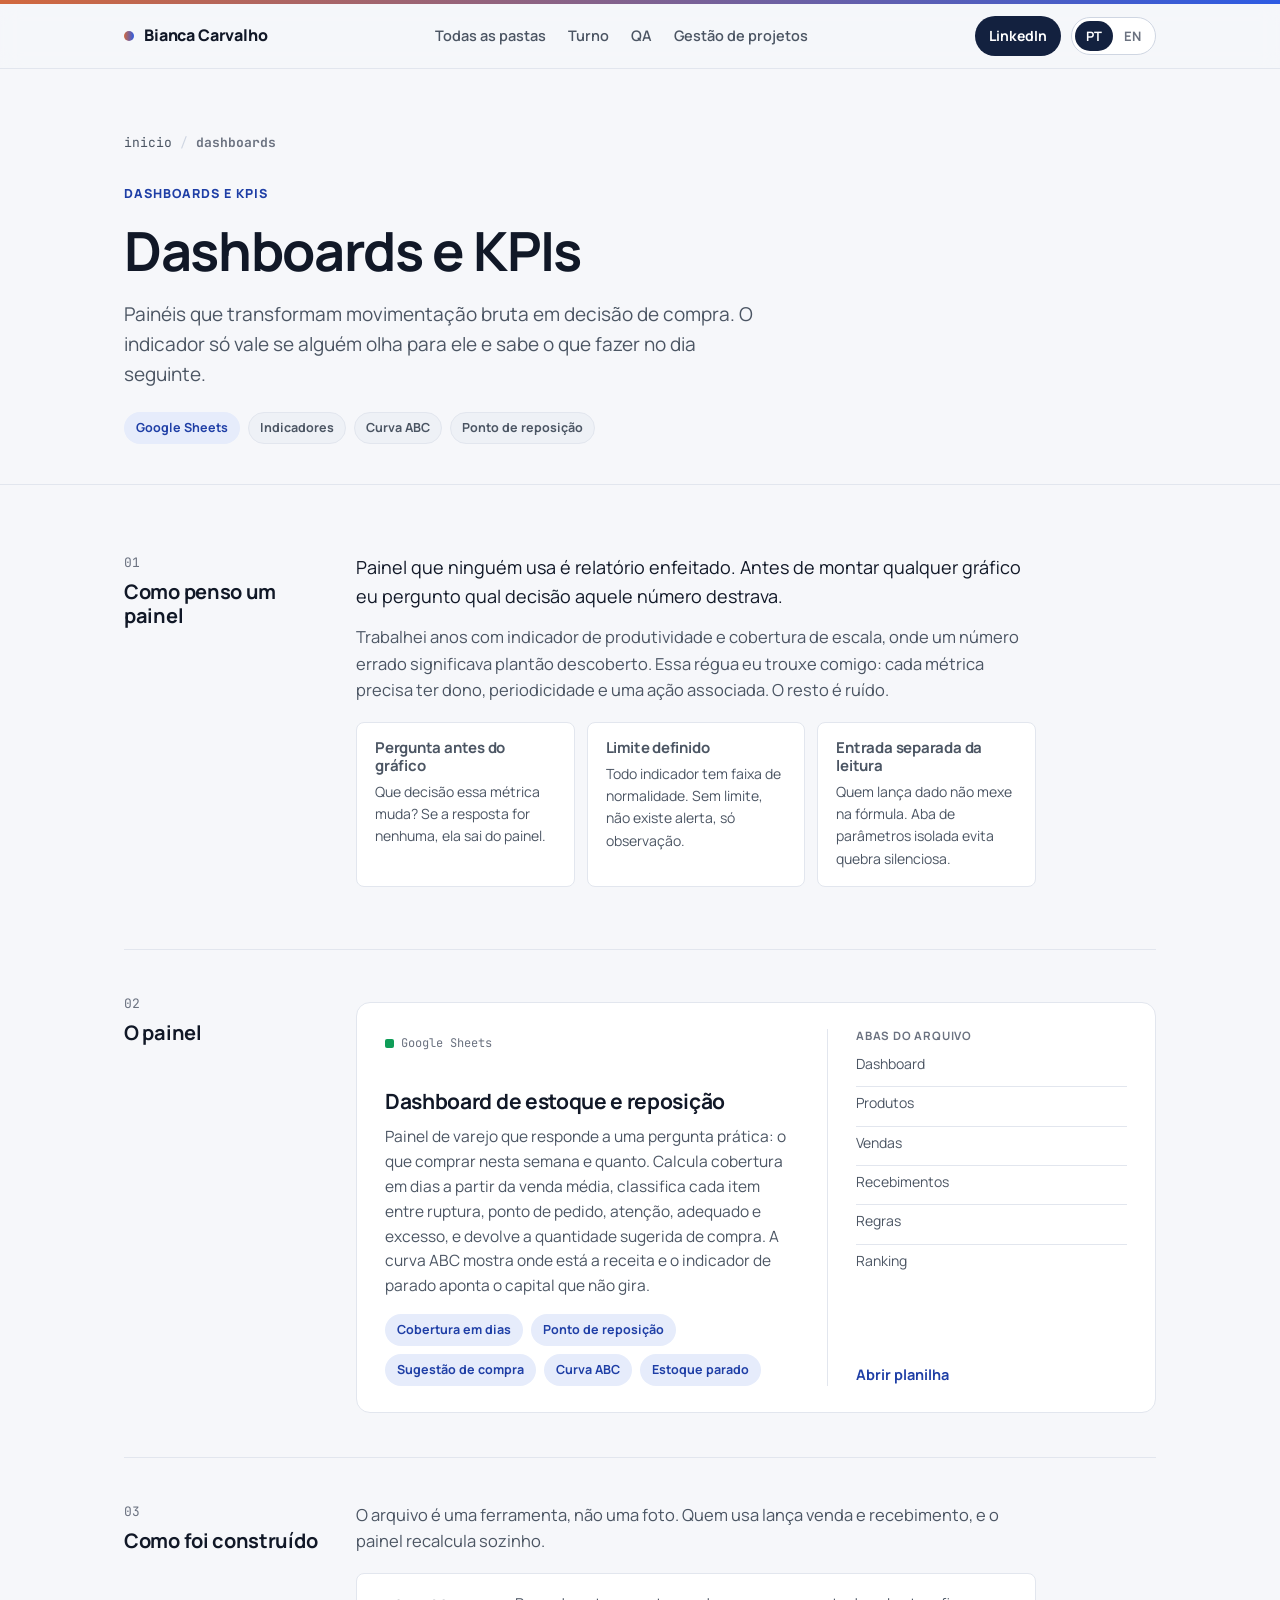
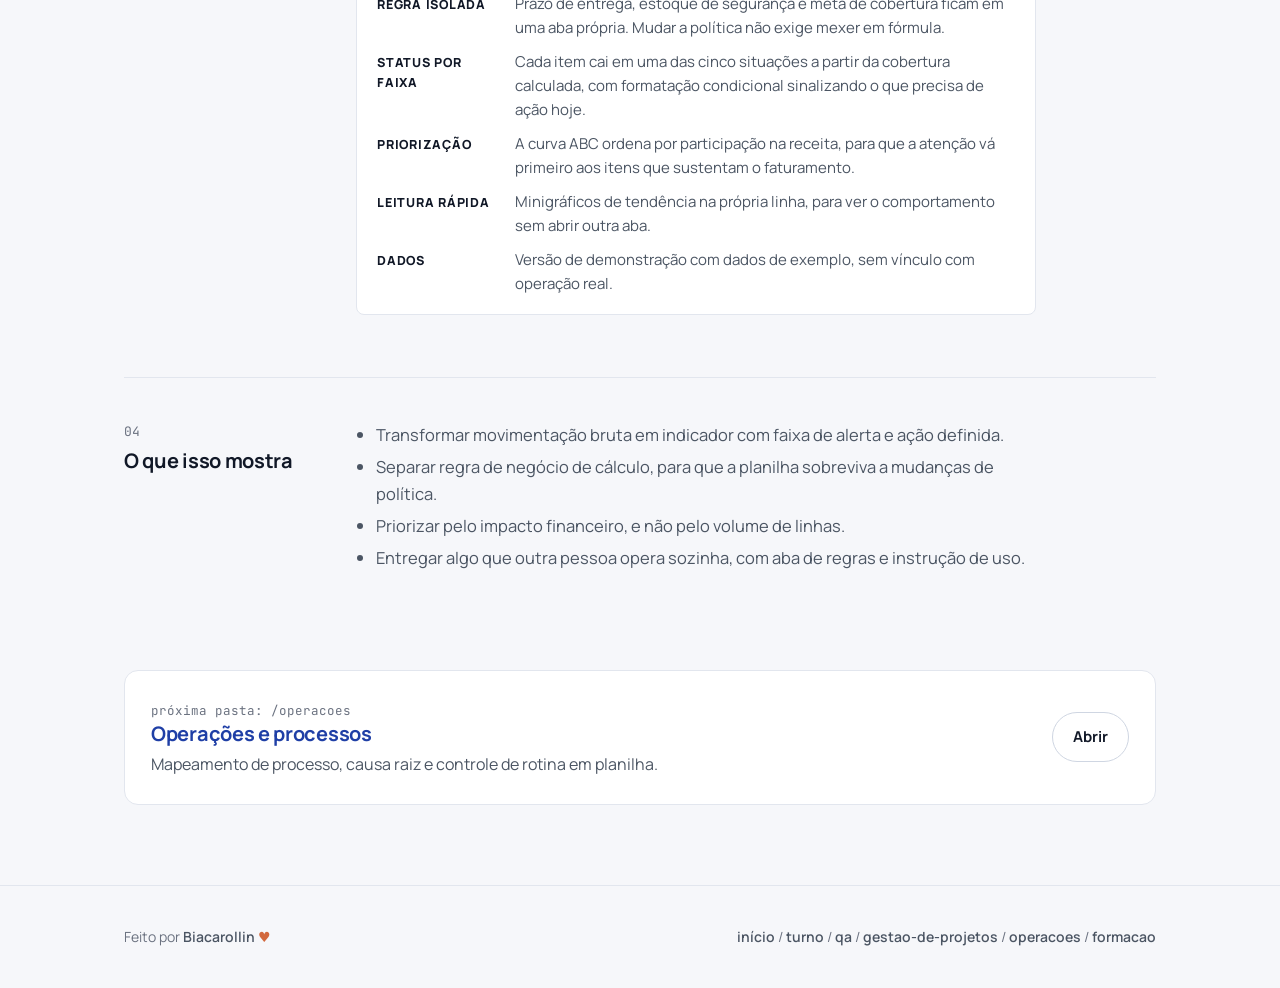
==== dashboards/index.html @ a61d5d21 "Renomeia a pasta QA, troca o card do GitHub por Dashboards e KPIs e adiciona o quadro do Asana - qa-" ====
<!DOCTYPE html>
<html lang="pt-BR">
<head>
<meta charset="utf-8">
<meta name="viewport" content="width=device-width, initial-scale=1">
<title>Dashboards e KPIs | Bianca Carvalho</title>
<meta name="description" content="Dashboards e indicadores construídos em planilha: cobertura de estoque, ponto de reposição, curva ABC e sugestão de compra.">
<link rel="preconnect" href="https://fonts.googleapis.com">
<link rel="preconnect" href="https://fonts.gstatic.com" crossorigin>
<link href="https://fonts.googleapis.com/css2?family=Manrope:wght@400;500;600;700;800&family=JetBrains+Mono:wght@400;700&display=swap" rel="stylesheet">
<link rel="stylesheet" href="../assets/css/style.css">
<style>
  .case-content.wide { max-width: none; }
  .sheets { display: grid; gap: 20px; margin: 8px 0 0; }
  .sheet {
    display: grid; grid-template-columns: 1fr 300px; gap: 28px;
    padding: 26px 28px; background: var(--surface); border: 1px solid var(--line);
    border-radius: var(--radius); color: var(--ink);
    transition: transform 0.15s, box-shadow 0.15s, border-color 0.15s;
  }
  .sheet:hover { text-decoration: none; transform: translateY(-3px); box-shadow: var(--shadow); border-color: var(--line-2); }
  .sheet-kind {
    display: inline-flex; align-items: center; gap: 7px;
    font-family: var(--mono); font-size: 12px; color: var(--ink-3); margin-bottom: 10px;
  }
  .sheet-kind i { width: 9px; height: 9px; border-radius: 2px; background: #0f9d58; display: inline-block; }
  .sheet h3 { font-size: 21px; margin-bottom: 10px; }
  .sheet p { color: var(--ink-2); font-size: 15.5px; }
  .sheet .tags { margin-top: 16px; }
  .sheet-side { border-left: 1px solid var(--line); padding-left: 28px; display: flex; flex-direction: column; }
  .sheet-side h4 { font-size: 11.5px; letter-spacing: 0.07em; text-transform: uppercase; color: var(--ink-3); margin-bottom: 10px; }
  .sheet-side ul { list-style: none; padding: 0; margin: 0; }
  .sheet-side li { font-size: 14px; color: var(--ink-2); padding: 5px 0; border-top: 1px solid var(--line); }
  .sheet-side li:first-child { border-top: none; padding-top: 0; }
  .sheet-open { margin-top: auto; padding-top: 16px; font-weight: 700; font-size: 14.5px; color: var(--blue-ink); }
  .kpi-grid { display: grid; grid-template-columns: repeat(3, 1fr); gap: 12px; margin: 18px 0; }
  .kpi { padding: 16px 18px; background: var(--surface); border: 1px solid var(--line); border-radius: var(--radius-sm); }
  .kpi h4 { font-size: 15px; margin-bottom: 6px; }
  .kpi p { font-size: 14px; color: var(--ink-2); margin: 0; }
  @media (max-width: 820px) {
    .sheet { grid-template-columns: 1fr; gap: 20px; }
    .sheet-side { border-left: none; border-top: 1px solid var(--line); padding-left: 0; padding-top: 18px; }
    .kpi-grid { grid-template-columns: 1fr; }
  }
</style>
</head>
<body>
<a class="skip" href="#conteudo" data-i18n="skip">Ir para o conteúdo</a>
<div class="topline"></div>

<header class="nav">
  <div class="wrap nav-in">
    <a class="brand" href="../"><span class="brand-dot"></span>Bianca Carvalho</a>
    <nav class="nav-links" aria-label="Pastas">
      <a href="../#pastas" data-i18n="nav.all">Todas as pastas</a>
      <a href="../turno/" data-i18n="nav.turno">Turno</a>
      <a href="../qa/" data-i18n="nav.qa">QA</a>
      <a href="../gestao-de-projetos/" data-i18n="nav.pm">Gestão de projetos</a>
    </nav>
    <div class="nav-right">
      <a class="nav-cta" href="https://www.linkedin.com/in/biancacarvalhox" target="_blank" rel="noopener">LinkedIn</a>
      <div class="lang" role="group" aria-label="Idioma">
        <button type="button" data-lang="pt" class="active" onclick="setLang('pt')">PT</button>
        <button type="button" data-lang="en" onclick="setLang('en')">EN</button>
      </div>
      <button class="nav-toggle" type="button" aria-label="Abrir menu" aria-expanded="false" onclick="toggleNav()">
        <svg viewBox="0 0 24 24" fill="none" stroke="currentColor" stroke-width="2" stroke-linecap="round"><path d="M4 7h16M4 12h16M4 17h16"/></svg>
      </button>
    </div>
  </div>
</header>

<main id="conteudo">
  <header class="case-head">
    <div class="wrap">
      <div class="crumbs"><a href="../">inicio</a><span>/</span><b>dashboards</b></div>
      <span class="eyebrow" data-i18n="h.eyebrow">Dashboards e KPIs</span>
      <h1 data-i18n="h.h1">Dashboards e KPIs</h1>
      <p class="lead" data-i18n="h.lead">Painéis que transformam movimentação bruta em decisão de compra. O indicador só vale se alguém olha para ele e sabe o que fazer no dia seguinte.</p>
      <div class="tags" data-i18n="h.tags">
        <span class="tag blue">Google Sheets</span>
        <span class="tag">Indicadores</span>
        <span class="tag">Curva ABC</span>
        <span class="tag">Ponto de reposição</span>
      </div>
    </div>
  </header>

  <div class="wrap case-body">

    <section class="case-section">
      <div class="case-num"><div class="n">01</div><h2 data-i18n="s1.h2">Como penso um painel</h2></div>
      <div class="case-content" data-i18n="s1">
        <p class="lede">Painel que ninguém usa é relatório enfeitado. Antes de montar qualquer gráfico eu pergunto qual decisão aquele número destrava.</p>
        <p>Trabalhei anos com indicador de produtividade e cobertura de escala, onde um número errado significava plantão descoberto. Essa régua eu trouxe comigo: cada métrica precisa ter dono, periodicidade e uma ação associada. O resto é ruído.</p>
        <div class="kpi-grid">
          <div class="kpi">
            <h4>Pergunta antes do gráfico</h4>
            <p>Que decisão essa métrica muda? Se a resposta for nenhuma, ela sai do painel.</p>
          </div>
          <div class="kpi">
            <h4>Limite definido</h4>
            <p>Todo indicador tem faixa de normalidade. Sem limite, não existe alerta, só observação.</p>
          </div>
          <div class="kpi">
            <h4>Entrada separada da leitura</h4>
            <p>Quem lança dado não mexe na fórmula. Aba de parâmetros isolada evita quebra silenciosa.</p>
          </div>
        </div>
      </div>
    </section>

    <section class="case-section">
      <div class="case-num"><div class="n">02</div><h2 data-i18n="s2.h2">O painel</h2></div>
      <div class="case-content wide">
        <div class="sheets">

          <a class="sheet" href="https://docs.google.com/spreadsheets/d/1eVwNLS0vij6Yn-cmZUa7uafqH7U8ViJDzr-ZpO5XfWw/edit?usp=sharing" target="_blank" rel="noopener">
            <div data-i18n="p1">
              <span class="sheet-kind"><i></i>Google Sheets</span>
              <h3>Dashboard de estoque e reposição</h3>
              <p>Painel de varejo que responde a uma pergunta prática: o que comprar nesta semana e quanto. Calcula cobertura em dias a partir da venda média, classifica cada item entre ruptura, ponto de pedido, atenção, adequado e excesso, e devolve a quantidade sugerida de compra. A curva ABC mostra onde está a receita e o indicador de parado aponta o capital que não gira.</p>
              <div class="tags">
                <span class="tag blue">Cobertura em dias</span><span class="tag blue">Ponto de reposição</span><span class="tag blue">Sugestão de compra</span><span class="tag blue">Curva ABC</span><span class="tag blue">Estoque parado</span>
              </div>
            </div>
            <div class="sheet-side" data-i18n="p1.side">
              <h4>Abas do arquivo</h4>
              <ul>
                <li>Dashboard</li>
                <li>Produtos</li>
                <li>Vendas</li>
                <li>Recebimentos</li>
                <li>Regras</li>
                <li>Ranking</li>
              </ul>
              <span class="sheet-open">Abrir planilha</span>
            </div>
          </a>

        </div>
      </div>
    </section>

    <section class="case-section">
      <div class="case-num"><div class="n">03</div><h2 data-i18n="s3.h2">Como foi construído</h2></div>
      <div class="case-content" data-i18n="s3">
        <p>O arquivo é uma ferramenta, não uma foto. Quem usa lança venda e recebimento, e o painel recalcula sozinho.</p>
        <dl class="kv">
          <dt>Regra isolada</dt><dd>Prazo de entrega, estoque de segurança e meta de cobertura ficam em uma aba própria. Mudar a política não exige mexer em fórmula.</dd>
          <dt>Status por faixa</dt><dd>Cada item cai em uma das cinco situações a partir da cobertura calculada, com formatação condicional sinalizando o que precisa de ação hoje.</dd>
          <dt>Priorização</dt><dd>A curva ABC ordena por participação na receita, para que a atenção vá primeiro aos itens que sustentam o faturamento.</dd>
          <dt>Leitura rápida</dt><dd>Minigráficos de tendência na própria linha, para ver o comportamento sem abrir outra aba.</dd>
          <dt>Dados</dt><dd>Versão de demonstração com dados de exemplo, sem vínculo com operação real.</dd>
        </dl>
      </div>
    </section>

    <section class="case-section">
      <div class="case-num"><div class="n">04</div><h2 data-i18n="s4.h2">O que isso mostra</h2></div>
      <div class="case-content" data-i18n="s4">
        <ul>
          <li>Transformar movimentação bruta em indicador com faixa de alerta e ação definida.</li>
          <li>Separar regra de negócio de cálculo, para que a planilha sobreviva a mudanças de política.</li>
          <li>Priorizar pelo impacto financeiro, e não pelo volume de linhas.</li>
          <li>Entregar algo que outra pessoa opera sozinha, com aba de regras e instrução de uso.</li>
        </ul>
      </div>
    </section>

    <a class="next-folder" href="../operacoes/">
      <div data-i18n="next">
        <span class="folder-path">próxima pasta: /operacoes</span>
        <h3>Operações e processos</h3>
        <p>Mapeamento de processo, causa raiz e controle de rotina em planilha.</p>
      </div>
      <span class="btn btn-ghost" data-i18n="open">Abrir</span>
    </a>
  </div>
</main>

<footer class="footer">
  <div class="wrap footer-in">
    <span><span data-i18n="ft.made">Feito por</span> <a href="https://github.com/biacarollin" target="_blank" rel="noopener">Biacarollin</a> <span class="heart">♥</span></span>
    <span><a href="../" data-i18n="ft.home">início</a> / <a href="../turno/">turno</a> / <a href="../qa/">qa</a> / <a href="../gestao-de-projetos/">gestao-de-projetos</a> / <a href="../operacoes/">operacoes</a> / <a href="../formacao/">formacao</a></span>
  </div>
</footer>

<script>
  var TITLES = { pt: 'Dashboards e KPIs | Bianca Carvalho', en: 'Dashboards and KPIs | Bianca Carvalho' };
  var EN = {
    'skip': 'Skip to content',
    'nav.all': 'All folders',
    'nav.turno': 'Turno',
    'nav.qa': 'QA',
    'nav.pm': 'Project management',
    'h.eyebrow': 'Dashboards and KPIs',
    'h.h1': 'Dashboards and KPIs',
    'h.lead': 'Dashboards that turn raw movement into a buying decision. An indicator is only worth keeping if someone looks at it and knows what to do the next day.',
    'h.tags': '<span class="tag blue">Google Sheets</span><span class="tag">Indicators</span><span class="tag">ABC analysis</span><span class="tag">Reorder point</span>',
    's1.h2': 'How I think about a dashboard',
    's1': '<p class="lede">A dashboard nobody uses is a decorated report. Before building any chart I ask which decision that number unlocks.</p><p>I spent years working with productivity and shift coverage indicators, where a wrong number meant an uncovered shift. I brought that standard with me: every metric needs an owner, a frequency and an action attached to it. The rest is noise.</p><div class="kpi-grid"><div class="kpi"><h4>The question before the chart</h4><p>Which decision does this metric change? If the answer is none, it leaves the dashboard.</p></div><div class="kpi"><h4>A defined threshold</h4><p>Every indicator has a normal range. With no threshold there is no alert, only an observation.</p></div><div class="kpi"><h4>Input apart from reading</h4><p>Whoever enters data does not touch the formulas. A separate rules tab prevents silent breakage.</p></div></div>',
    's2.h2': 'The dashboard',
    'p1': '<span class="sheet-kind"><i></i>Google Sheets</span><h3>Inventory and replenishment dashboard</h3><p>A retail dashboard that answers one practical question: what to buy this week and how much. It calculates coverage in days from average sales, sorts each item into stockout, reorder, watch, healthy or overstock, and returns a suggested order quantity. The ABC analysis shows where the revenue sits, and the stale stock indicator points to capital that is not moving.</p><div class="tags"><span class="tag blue">Coverage in days</span><span class="tag blue">Reorder point</span><span class="tag blue">Suggested order</span><span class="tag blue">ABC analysis</span><span class="tag blue">Stale stock</span></div>',
    'p1.side': '<h4>Tabs in the file</h4><ul><li>Dashboard</li><li>Products</li><li>Sales</li><li>Receipts</li><li>Rules</li><li>Ranking</li></ul><span class="sheet-open">Open the file</span>',
    's3.h2': 'How it was built',
    's3': '<p>The file is a tool, not a snapshot. Whoever uses it enters sales and receipts, and the dashboard recalculates on its own.</p><dl class="kv"><dt>Rules apart</dt><dd>Lead time, safety stock and target coverage live in their own tab. Changing the policy does not require touching a formula.</dd><dt>Status by range</dt><dd>Each item falls into one of five situations based on the calculated coverage, with conditional formatting flagging what needs action today.</dd><dt>Prioritization</dt><dd>The ABC analysis sorts by share of revenue, so attention goes first to the items that carry the turnover.</dd><dt>Quick reading</dt><dd>Trend sparklines on the row itself, to see behaviour without opening another tab.</dd><dt>Data</dt><dd>A demonstration version with sample data, with no link to a real operation.</dd></dl>',
    's4.h2': 'What this shows',
    's4': '<ul><li>Turning raw movement into an indicator with an alert range and a defined action.</li><li>Separating business rules from calculation, so the file survives a change of policy.</li><li>Prioritizing by financial impact rather than by number of rows.</li><li>Delivering something another person can run alone, with a rules tab and usage instructions.</li></ul>',
    'next': '<span class="folder-path">next folder: /operacoes</span><h3>Operations and process</h3><p>Process mapping, root cause and day-to-day control in spreadsheets.</p>',
    'open': 'Open',
    'ft.made': 'Made by',
    'ft.home': 'home'
  };
</script>
<script src="../assets/js/site.js"></script>
</body>
</html>
---- assets/css/style.css ----
/* Portfólio de Bianca Carvalho
   Paleta: azul profundo para tecnologia e qualidade,
   terracota para a origem em operações de saúde.
   A transição entre as duas cores aparece na barra do topo. */

:root {
  --bg: #f6f7fa;
  --surface: #ffffff;
  --surface-2: #eef1f6;
  --ink: #111827;
  --ink-2: #4b5563;
  --ink-3: #6b7280;
  --line: #e2e6ee;
  --line-2: #cfd6e2;

  --navy: #13213f;
  --navy-2: #1d3260;
  --blue: #2d5be3;
  --blue-soft: #e6ecfb;
  --blue-ink: #1f3fa6;

  --warm: #d2683d;
  --warm-soft: #fbeae2;
  --warm-ink: #a04a25;

  --green: #1f7a4d;
  --green-soft: #e3f3ea;
  --red: #b42318;
  --red-soft: #fbe9e7;
  --amber: #a16207;
  --amber-soft: #fdf2d8;

  --grad: linear-gradient(90deg, var(--warm) 0%, var(--blue) 100%);

  --font: "Manrope", "Segoe UI", system-ui, -apple-system, sans-serif;
  --mono: "JetBrains Mono", "Cascadia Code", Consolas, monospace;

  --radius: 14px;
  --radius-sm: 8px;
  --wrap: 1080px;
  --shadow: 0 1px 2px rgba(17, 24, 39, 0.04), 0 8px 24px rgba(17, 24, 39, 0.05);
}

*, *::before, *::after { box-sizing: border-box; }
html { scroll-behavior: smooth; -webkit-text-size-adjust: 100%; }
body {
  margin: 0;
  background: var(--bg);
  color: var(--ink);
  font-family: var(--font);
  font-size: 16px;
  line-height: 1.6;
  -webkit-font-smoothing: antialiased;
  overflow-x: clip;
}
img { max-width: 100%; display: block; }
a { color: var(--blue-ink); text-decoration: none; }
a:hover { text-decoration: underline; text-underline-offset: 3px; }
h1, h2, h3, h4 { margin: 0; line-height: 1.2; letter-spacing: -0.015em; font-weight: 700; }
p { margin: 0 0 14px; }
p:last-child { margin-bottom: 0; }
ul, ol { margin: 0; padding-left: 20px; }
li { margin-bottom: 6px; }
strong { font-weight: 700; color: var(--ink); }
code, .mono { font-family: var(--mono); font-size: 0.86em; }
::selection { background: var(--blue-soft); }

.skip {
  position: absolute; left: -999px; top: 8px; z-index: 100;
  background: var(--navy); color: #fff; padding: 8px 12px; border-radius: 6px;
}
.skip:focus { left: 8px; }

.wrap { max-width: var(--wrap); margin: 0 auto; padding-left: 24px; padding-right: 24px; }

/* Barra de transição no topo de todas as páginas */
.topline { height: 4px; background: var(--grad); }

/* Navegação */
.nav {
  position: sticky; top: 0; z-index: 40;
  background: rgba(246, 247, 250, 0.9);
  backdrop-filter: blur(10px);
  border-bottom: 1px solid var(--line);
}
.nav-in {
  display: flex; align-items: center; justify-content: space-between; gap: 20px;
  min-height: 64px;
}
.brand { display: inline-flex; align-items: center; gap: 10px; color: var(--ink); font-weight: 800; letter-spacing: -0.01em; }
.brand:hover { text-decoration: none; }
.brand-dot { width: 10px; height: 10px; border-radius: 50%; background: var(--grad); }
.nav-links { display: flex; align-items: center; gap: 22px; font-size: 14.5px; font-weight: 600; }
.nav-links a { color: var(--ink-2); }
.nav-links a:hover { color: var(--ink); text-decoration: none; }
.nav-cta {
  display: inline-flex; align-items: center; gap: 8px;
  padding: 9px 14px; border-radius: 999px;
  background: var(--navy); color: #fff; font-size: 14px; font-weight: 700;
}
.nav-cta:hover { background: var(--navy-2); text-decoration: none; }
.nav-toggle { display: none; }
.nav-right { display: flex; align-items: center; gap: 10px; }
.lang {
  display: inline-flex; align-items: center; padding: 3px; border-radius: 999px;
  background: var(--surface); border: 1px solid var(--line-2);
}
.lang button {
  border: 0; background: transparent; cursor: pointer; font: inherit;
  font-size: 13px; font-weight: 700; color: var(--ink-3);
  padding: 5px 11px; border-radius: 999px; transition: background 0.15s, color 0.15s;
}
.lang button.active { background: var(--navy); color: #fff; }
.lang button:not(.active):hover { color: var(--ink); }

/* Botões */
.btn {
  display: inline-flex; align-items: center; gap: 8px;
  padding: 12px 20px; border-radius: 999px; font-weight: 700; font-size: 15px;
  border: 1px solid transparent; cursor: pointer; transition: background 0.15s, border-color 0.15s;
}
.btn:hover { text-decoration: none; }
.btn-primary { background: var(--blue); color: #fff; }
.btn-primary:hover { background: var(--blue-ink); }
.btn-ghost { background: var(--surface); color: var(--ink); border-color: var(--line-2); }
.btn-ghost:hover { border-color: var(--ink-3); }
.btn svg { width: 16px; height: 16px; }

/* Rótulos e etiquetas */
.eyebrow {
  display: inline-block; margin-bottom: 14px;
  font-size: 12.5px; font-weight: 800; letter-spacing: 0.08em; text-transform: uppercase;
  color: var(--blue-ink);
}
.eyebrow.warm { color: var(--warm-ink); }
.tag {
  display: inline-flex; align-items: center; gap: 6px;
  padding: 5px 11px; border-radius: 999px;
  font-size: 12.5px; font-weight: 700;
  background: var(--surface-2); color: var(--ink-2); border: 1px solid var(--line);
}
.tag.blue { background: var(--blue-soft); color: var(--blue-ink); border-color: transparent; }
.tag.warm { background: var(--warm-soft); color: var(--warm-ink); border-color: transparent; }
.tag.green { background: var(--green-soft); color: var(--green); border-color: transparent; }
.tag.amber { background: var(--amber-soft); color: var(--amber); border-color: transparent; }
.tag.red { background: var(--red-soft); color: var(--red); border-color: transparent; }
.tags { display: flex; flex-wrap: wrap; gap: 8px; }

/* Seções */
.section { padding: 84px 0; border-top: 1px solid var(--line); }
.section-head { max-width: 640px; margin-bottom: 40px; }
.section-head h2 { font-size: clamp(26px, 3.2vw, 34px); }
.section-head p { margin-top: 12px; color: var(--ink-2); font-size: 17px; }

/* Cards genéricos */
.card {
  background: var(--surface); border: 1px solid var(--line); border-radius: var(--radius);
  padding: 26px;
}
.grid-2 { display: grid; grid-template-columns: repeat(2, 1fr); gap: 20px; }
.grid-3 { display: grid; grid-template-columns: repeat(3, 1fr); gap: 20px; }

/* Cards em formato de pasta */
.folders { display: grid; grid-template-columns: repeat(3, 1fr); gap: 22px; }
.folder {
  position: relative; display: flex; flex-direction: column; gap: 12px;
  margin-top: 12px; padding: 26px 24px 22px;
  background: var(--surface); border: 1px solid var(--line); border-radius: 0 var(--radius) var(--radius) var(--radius);
  color: var(--ink); transition: transform 0.15s, box-shadow 0.15s, border-color 0.15s;
  --folder: var(--blue);
}
.folder::before {
  content: ""; position: absolute; top: -12px; left: -1px;
  width: 96px; height: 13px; border-radius: 8px 8px 0 0;
  background: var(--folder);
}
.folder::after {
  content: ""; position: absolute; top: -1px; left: 0; right: 0; height: 3px;
  background: var(--folder); border-radius: 0 3px 0 0;
}
.folder:hover { text-decoration: none; transform: translateY(-3px); box-shadow: var(--shadow); border-color: var(--line-2); }
.folder.warm { --folder: var(--warm); }
.folder.navy { --folder: var(--navy); }
.folder.green { --folder: var(--green); }
.folder.amber { --folder: var(--amber); }
.folder.dashed { border-style: dashed; background: transparent; --folder: var(--line-2); }
.folder.dashed:hover { transform: none; box-shadow: none; }
.folder-path { font-family: var(--mono); font-size: 12.5px; color: var(--ink-3); }
.folder h3 { font-size: 20px; }
.folder p { color: var(--ink-2); font-size: 15px; flex: 1; }
.folder-meta { display: flex; align-items: center; justify-content: space-between; gap: 10px; padding-top: 12px; border-top: 1px solid var(--line); font-size: 13.5px; color: var(--ink-3); }
.folder-meta b { color: var(--ink); font-weight: 700; }
.folder-open { font-weight: 700; color: var(--blue-ink); }

/* Página interna de case */
.case-head { padding: 64px 0 40px; border-bottom: 1px solid var(--line); }
.crumbs { display: flex; flex-wrap: wrap; align-items: center; gap: 8px; margin-bottom: 26px; font-family: var(--mono); font-size: 13px; color: var(--ink-3); }
.crumbs a { color: var(--ink-2); }
.crumbs span { color: var(--line-2); }
.case-head h1 { font-size: clamp(36px, 5vw, 54px); letter-spacing: -0.025em; }
.case-head .lead { margin-top: 16px; max-width: 640px; font-size: 19px; color: var(--ink-2); }
.case-head .tags { margin-top: 22px; }
.case-links { display: flex; flex-wrap: wrap; gap: 12px; margin-top: 26px; }

.case-body { padding-block: 24px 80px; }
.case-section { display: grid; grid-template-columns: 200px minmax(0, 1fr); gap: 32px; padding: 44px 0; border-bottom: 1px solid var(--line); }
.case-section:last-of-type { border-bottom: none; }
.case-num { position: sticky; top: 84px; align-self: start; }
.case-num .n { font-family: var(--mono); font-size: 13px; color: var(--ink-3); }
.case-num h2 { margin-top: 6px; font-size: 20px; }
.case-content { min-width: 0; max-width: 680px; color: var(--ink-2); font-size: 16.5px; }
.case-content h3 { margin: 26px 0 10px; font-size: 17px; color: var(--ink); }
.case-content h3:first-child { margin-top: 0; }
.case-content .lede { color: var(--ink); font-size: 18px; }
.case-content ul { margin-bottom: 14px; }

/* Blocos auxiliares */
.kv { display: grid; grid-template-columns: 120px 1fr; gap: 10px 18px; margin: 18px 0; padding: 18px 20px; background: var(--surface); border: 1px solid var(--line); border-radius: var(--radius-sm); font-size: 15px; }
.kv dt { font-weight: 800; color: var(--ink); font-size: 12.5px; letter-spacing: 0.06em; text-transform: uppercase; padding-top: 3px; }
.kv dd { margin: 0; }

.compare { display: grid; grid-template-columns: 1fr 1fr; gap: 14px; margin: 18px 0; }
.compare .card { padding: 20px; }
.compare h4 { font-size: 12.5px; letter-spacing: 0.06em; text-transform: uppercase; margin-bottom: 10px; }
.compare .before h4 { color: var(--warm-ink); }
.compare .after h4 { color: var(--blue-ink); }
.compare li { font-size: 15px; }

.tree {
  margin: 18px 0; padding: 18px 20px; background: var(--navy); color: #dbe3f3;
  border-radius: var(--radius-sm); font-family: var(--mono); font-size: 13.5px; line-height: 1.7;
  overflow-x: auto; white-space: pre;
}
.tree .c { color: #8fa3c9; }
.tree .d { color: #fff; font-weight: 700; }

pre.code {
  margin: 18px 0; padding: 18px 20px; background: var(--navy); color: #e5ebf7;
  border-radius: var(--radius-sm); font-family: var(--mono); font-size: 13px; line-height: 1.65;
  overflow-x: auto;
}
pre.code .k { color: #9dc1ff; }
pre.code .s { color: #f4c79a; }
pre.code .f { color: #c3f0d8; }

.table-scroll { overflow-x: auto; margin: 18px 0; border: 1px solid var(--line); border-radius: var(--radius-sm); background: var(--surface); }
table { width: 100%; border-collapse: collapse; font-size: 14.5px; }
th { text-align: left; padding: 12px 14px; font-size: 12px; letter-spacing: 0.06em; text-transform: uppercase; color: var(--ink-3); border-bottom: 1px solid var(--line); background: var(--surface-2); }
td { padding: 13px 14px; border-bottom: 1px solid var(--line); vertical-align: top; }
tr:last-child td { border-bottom: none; }
td.id { font-family: var(--mono); font-size: 13px; white-space: nowrap; color: var(--blue-ink); }

.stat-row { display: grid; grid-template-columns: repeat(3, 1fr); gap: 12px; margin: 18px 0; }
.stat { padding: 18px; background: var(--surface); border: 1px solid var(--line); border-radius: var(--radius-sm); }
.stat .v { font-size: 30px; font-weight: 800; letter-spacing: -0.02em; line-height: 1; }
.stat .l { margin-top: 8px; font-size: 13.5px; color: var(--ink-3); }
.stat.green .v { color: var(--green); }
.stat.red .v { color: var(--red); }
.stat.amber .v { color: var(--amber); }

.bar { display: flex; height: 14px; border-radius: 999px; overflow: hidden; margin: 8px 0 18px; background: var(--surface-2); }
.bar span { display: block; height: 100%; }
.bar .g { background: var(--green); }
.bar .r { background: var(--red); }
.bar .a { background: var(--amber); }

.callout { margin: 18px 0; padding: 18px 20px; border-left: 3px solid var(--blue); background: var(--surface); border-radius: 0 var(--radius-sm) var(--radius-sm) 0; color: var(--ink); }
.callout.warm { border-left-color: var(--warm); }
.callout.red { border-left-color: var(--red); }

.steps { list-style: none; padding: 0; margin: 18px 0; counter-reset: step; }
.steps li { position: relative; padding: 0 0 18px 42px; counter-increment: step; }
.steps li::before {
  content: counter(step, decimal-leading-zero); position: absolute; left: 0; top: 2px;
  font-family: var(--mono); font-size: 12px; font-weight: 700; color: var(--blue-ink);
  background: var(--blue-soft); border-radius: 6px; padding: 3px 6px;
}
.steps li::after { content: ""; position: absolute; left: 14px; top: 30px; bottom: 2px; width: 1px; background: var(--line); }
.steps li:last-child::after { display: none; }
.steps b { display: block; color: var(--ink); }

.phases { display: grid; grid-template-columns: repeat(3, 1fr); gap: 14px; margin: 18px 0; }
.phase { padding: 18px; background: var(--surface); border: 1px solid var(--line); border-radius: var(--radius-sm); }
.phase .tag { margin-bottom: 12px; }
.phase h4 { font-size: 16px; margin-bottom: 8px; }
.phase li { font-size: 14.5px; }

.next-folder { margin-top: 40px; padding: 26px; border: 1px solid var(--line); border-radius: var(--radius); background: var(--surface); display: flex; flex-wrap: wrap; align-items: center; justify-content: space-between; gap: 16px; }
.next-folder .folder-path { margin-bottom: 4px; }
.next-folder h3 { font-size: 20px; }
.next-folder p { color: var(--ink-2); margin-top: 6px; }

/* Certificações */
.edu { display: flex; flex-direction: column; gap: 14px; padding: 22px; }
.edu-logo {
  width: 100%; height: 132px; display: flex; align-items: center; justify-content: center;
  padding: 12px 16px; border: 1px solid var(--line); border-radius: 10px; background: #fff;
}
.edu-logo img { max-height: 104px; width: auto; max-width: 240px; object-fit: contain; }
.edu-logo img.sq { height: 104px; width: 104px; border-radius: 10px; }
.edu-logo .badge {
  font-weight: 800; font-size: 15px; letter-spacing: -0.01em; color: var(--ink);
  display: inline-flex; align-items: center; gap: 8px;
}
.edu-logo .badge i { width: 10px; height: 10px; border-radius: 3px; background: var(--badge, var(--blue)); }
.edu h3 { font-size: 16px; line-height: 1.3; }
.edu .org { font-size: 14px; color: var(--ink-2); margin-top: 4px; }
.edu .meta { font-size: 13px; color: var(--ink-3); margin-top: 2px; }
.edu .foot { margin-top: auto; padding-top: 12px; display: flex; flex-wrap: wrap; justify-content: space-between; align-items: center; gap: 8px; }
.edu .foot a { font-size: 13.5px; font-weight: 700; }
.cert-group { margin-top: 44px; }
.cert-group:first-of-type { margin-top: 0; }
.cert-group h2 { font-size: 22px; margin-bottom: 6px; }
.cert-group > p { color: var(--ink-2); margin-bottom: 18px; max-width: 640px; }

/* Rodapé */
.footer { padding: 40px 0; border-top: 1px solid var(--line); color: var(--ink-3); font-size: 14px; }
.footer-in { display: flex; flex-wrap: wrap; justify-content: space-between; gap: 12px 24px; }
.footer a { color: var(--ink-2); font-weight: 600; }
.footer .heart { color: var(--warm); }

/* Responsivo */
@media (max-width: 900px) {
  .folders, .grid-3 { grid-template-columns: repeat(2, 1fr); }
  .case-section { grid-template-columns: 1fr; gap: 14px; }
  .case-num { position: static; }
  .phases, .stat-row { grid-template-columns: 1fr; }
}
@media (max-width: 720px) {
  .section { padding: 60px 0; }
  .nav-links { display: none; position: absolute; top: 64px; left: 0; right: 0; flex-direction: column; align-items: stretch; gap: 0; padding: 8px 24px 16px; background: var(--bg); border-bottom: 1px solid var(--line); }
  .nav-links a { padding: 12px 0; border-bottom: 1px solid var(--line); }
  .nav-links a:last-child { border-bottom: none; }
  .nav.open .nav-links { display: flex; }
  .nav-toggle {
    display: inline-flex; align-items: center; justify-content: center;
    width: 40px; height: 40px; border: 1px solid var(--line-2); border-radius: 8px; background: var(--surface); cursor: pointer;
  }
  .nav-toggle svg { width: 18px; height: 18px; }
  .nav-cta { display: none; }
  .lang button { padding: 5px 9px; font-size: 12.5px; }
  .folders, .grid-2, .grid-3, .compare { grid-template-columns: 1fr; }
  .kv { grid-template-columns: 1fr; gap: 4px 0; }
  .kv dd { margin-bottom: 10px; }
}
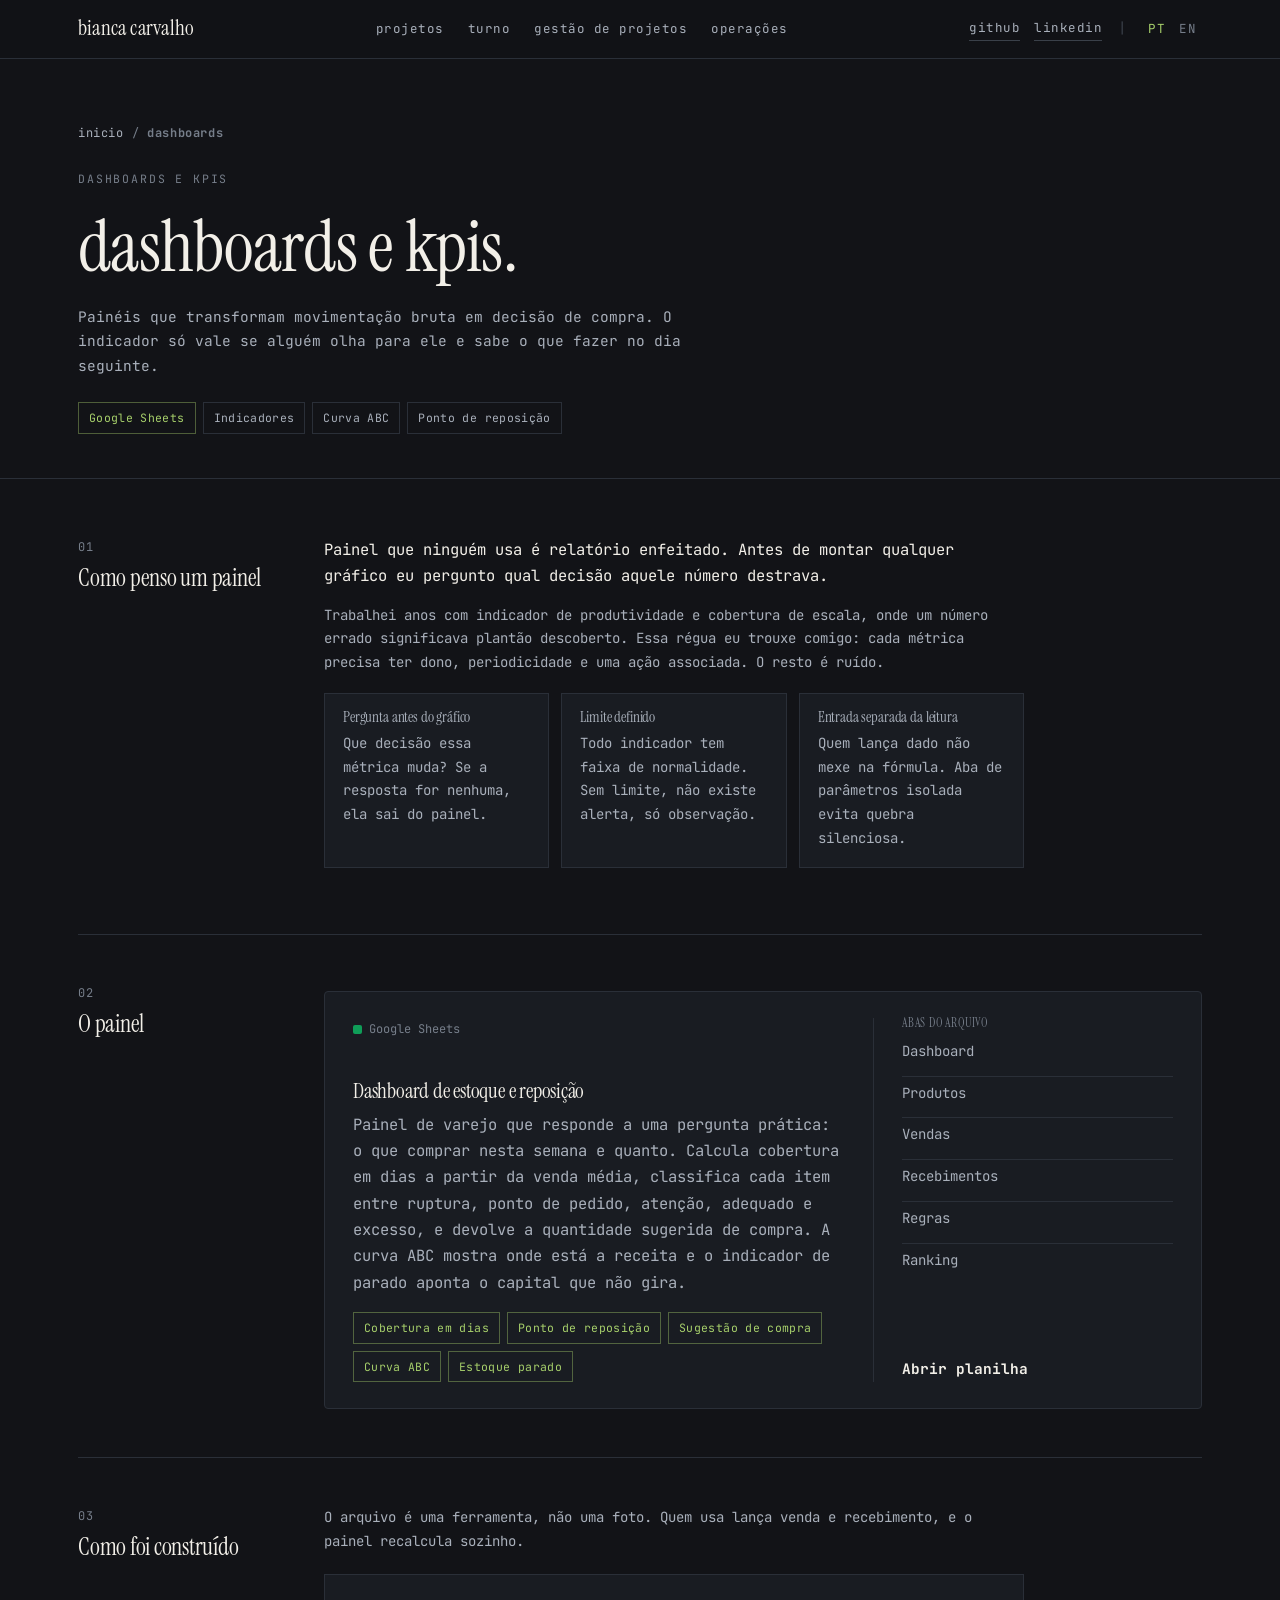
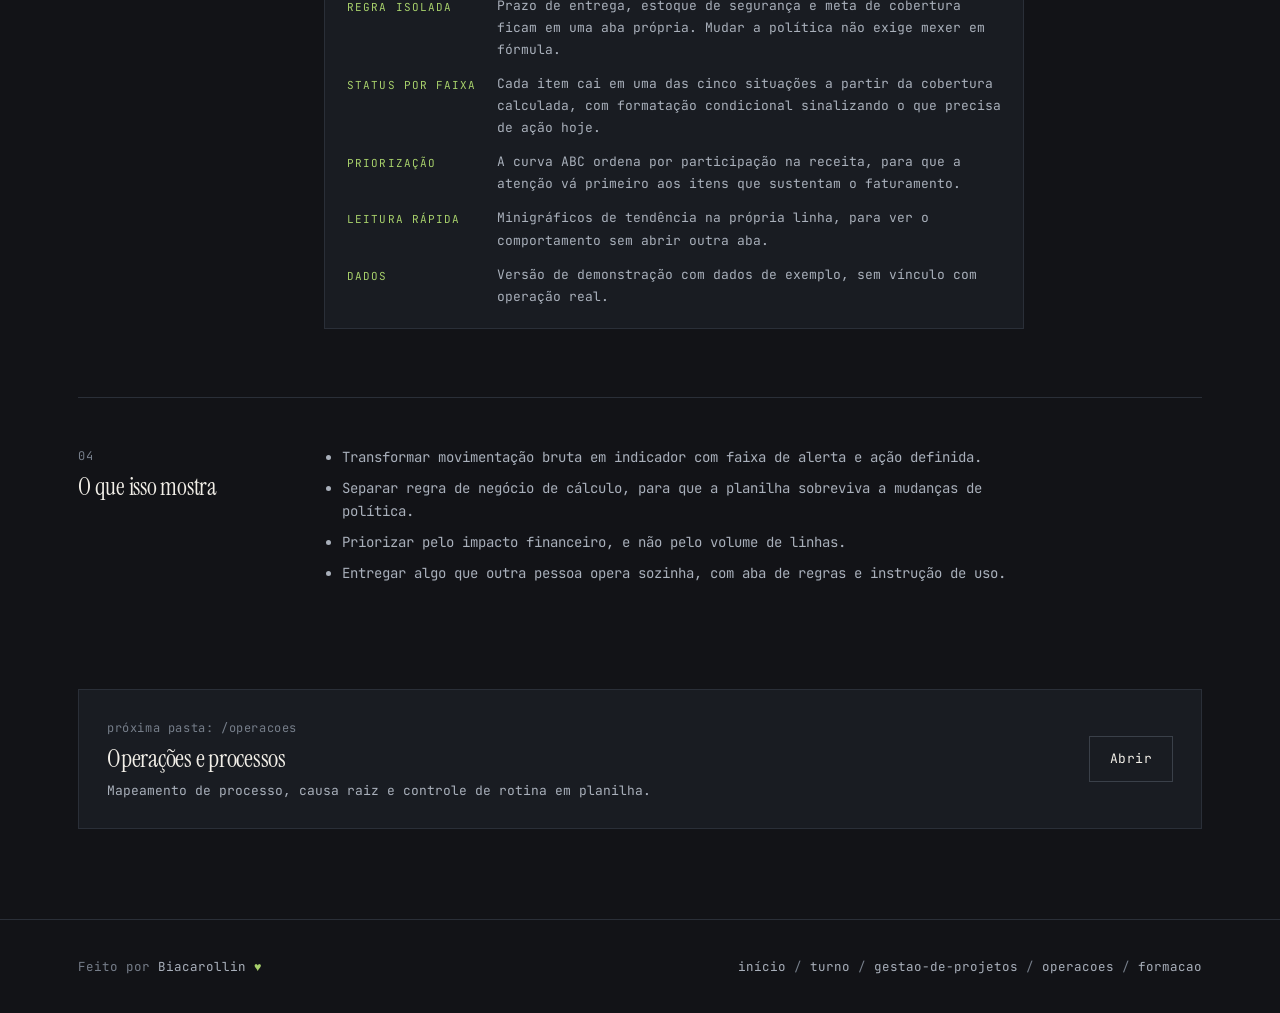
==== commit d5de657d: "Reposiciona o portfolio em gestao de projetos e adota tema escuro - remove a pasta de QA e todas as " ====
--- a/dashboards/index.html
+++ b/dashboards/index.html
@@ -7,7 +7,7 @@
 <meta name="description" content="Dashboards e indicadores construídos em planilha: cobertura de estoque, ponto de reposição, curva ABC e sugestão de compra.">
 <link rel="preconnect" href="https://fonts.googleapis.com">
 <link rel="preconnect" href="https://fonts.gstatic.com" crossorigin>
-<link href="https://fonts.googleapis.com/css2?family=Manrope:wght@400;500;600;700;800&family=JetBrains+Mono:wght@400;700&display=swap" rel="stylesheet">
+<link href="https://fonts.googleapis.com/css2?family=Instrument+Serif:ital@0;1&family=JetBrains+Mono:wght@400;500;700&display=swap" rel="stylesheet">
 <link rel="stylesheet" href="../assets/css/style.css">
 <style>
   .case-content.wide { max-width: none; }
@@ -46,25 +46,29 @@
 </head>
 <body>
 <a class="skip" href="#conteudo" data-i18n="skip">Ir para o conteúdo</a>
-<div class="topline"></div>
-
-<header class="nav">
+
+
+<header class="nav" id="nav">
   <div class="wrap nav-in">
-    <a class="brand" href="../"><span class="brand-dot"></span>Bianca Carvalho</a>
+    <a class="brand" href="../">bianca carvalho</a>
     <nav class="nav-links" aria-label="Pastas">
-      <a href="../#pastas" data-i18n="nav.all">Todas as pastas</a>
-      <a href="../turno/" data-i18n="nav.turno">Turno</a>
-      <a href="../qa/" data-i18n="nav.qa">QA</a>
-      <a href="../gestao-de-projetos/" data-i18n="nav.pm">Gestão de projetos</a>
+      <a href="../#projetos" data-i18n="nav.all">projetos</a>
+      <a href="../turno/" data-i18n="nav.turno">turno</a>
+      <a href="../gestao-de-projetos/" data-i18n="nav.pm">gestão de projetos</a>
+      <a href="../operacoes/" data-i18n="nav.op">operações</a>
     </nav>
     <div class="nav-right">
-      <a class="nav-cta" href="https://www.linkedin.com/in/biancacarvalhox" target="_blank" rel="noopener">LinkedIn</a>
+      <div class="nav-ext">
+        <a href="https://github.com/biacarollin" target="_blank" rel="noopener">github</a>
+        <a href="https://www.linkedin.com/in/biancacarvalhox" target="_blank" rel="noopener">linkedin</a>
+      </div>
+      <span class="nav-sep">|</span>
       <div class="lang" role="group" aria-label="Idioma">
         <button type="button" data-lang="pt" class="active" onclick="setLang('pt')">PT</button>
         <button type="button" data-lang="en" onclick="setLang('en')">EN</button>
       </div>
       <button class="nav-toggle" type="button" aria-label="Abrir menu" aria-expanded="false" onclick="toggleNav()">
-        <svg viewBox="0 0 24 24" fill="none" stroke="currentColor" stroke-width="2" stroke-linecap="round"><path d="M4 7h16M4 12h16M4 17h16"/></svg>
+        <svg viewBox="0 0 24 24" fill="none" stroke="currentColor" stroke-width="1.8" stroke-linecap="round"><path d="M4 7h16M4 12h16M4 17h16"/></svg>
       </button>
     </div>
   </div>
@@ -75,10 +79,10 @@
     <div class="wrap">
       <div class="crumbs"><a href="../">inicio</a><span>/</span><b>dashboards</b></div>
       <span class="eyebrow" data-i18n="h.eyebrow">Dashboards e KPIs</span>
-      <h1 data-i18n="h.h1">Dashboards e KPIs</h1>
+      <h1 data-i18n="h.h1">dashboards e kpis.</h1>
       <p class="lead" data-i18n="h.lead">Painéis que transformam movimentação bruta em decisão de compra. O indicador só vale se alguém olha para ele e sabe o que fazer no dia seguinte.</p>
       <div class="tags" data-i18n="h.tags">
-        <span class="tag blue">Google Sheets</span>
+        <span class="tag green">Google Sheets</span>
         <span class="tag">Indicadores</span>
         <span class="tag">Curva ABC</span>
         <span class="tag">Ponto de reposição</span>
@@ -121,7 +125,7 @@
               <h3>Dashboard de estoque e reposição</h3>
               <p>Painel de varejo que responde a uma pergunta prática: o que comprar nesta semana e quanto. Calcula cobertura em dias a partir da venda média, classifica cada item entre ruptura, ponto de pedido, atenção, adequado e excesso, e devolve a quantidade sugerida de compra. A curva ABC mostra onde está a receita e o indicador de parado aponta o capital que não gira.</p>
               <div class="tags">
-                <span class="tag blue">Cobertura em dias</span><span class="tag blue">Ponto de reposição</span><span class="tag blue">Sugestão de compra</span><span class="tag blue">Curva ABC</span><span class="tag blue">Estoque parado</span>
+                <span class="tag green">Cobertura em dias</span><span class="tag green">Ponto de reposição</span><span class="tag green">Sugestão de compra</span><span class="tag green">Curva ABC</span><span class="tag green">Estoque parado</span>
               </div>
             </div>
             <div class="sheet-side" data-i18n="p1.side">
@@ -174,7 +178,7 @@
         <h3>Operações e processos</h3>
         <p>Mapeamento de processo, causa raiz e controle de rotina em planilha.</p>
       </div>
-      <span class="btn btn-ghost" data-i18n="open">Abrir</span>
+      <span class="btn" data-i18n="open">Abrir</span>
     </a>
   </div>
 </main>
@@ -182,7 +186,7 @@
 <footer class="footer">
   <div class="wrap footer-in">
     <span><span data-i18n="ft.made">Feito por</span> <a href="https://github.com/biacarollin" target="_blank" rel="noopener">Biacarollin</a> <span class="heart">♥</span></span>
-    <span><a href="../" data-i18n="ft.home">início</a> / <a href="../turno/">turno</a> / <a href="../qa/">qa</a> / <a href="../gestao-de-projetos/">gestao-de-projetos</a> / <a href="../operacoes/">operacoes</a> / <a href="../formacao/">formacao</a></span>
+    <span><a href="../" data-i18n="ft.home">início</a> / <a href="../turno/">turno</a> / <a href="../gestao-de-projetos/">gestao-de-projetos</a> / <a href="../operacoes/">operacoes</a> / <a href="../formacao/">formacao</a></span>
   </div>
 </footer>
 
@@ -190,18 +194,19 @@
   var TITLES = { pt: 'Dashboards e KPIs | Bianca Carvalho', en: 'Dashboards and KPIs | Bianca Carvalho' };
   var EN = {
     'skip': 'Skip to content',
-    'nav.all': 'All folders',
-    'nav.turno': 'Turno',
-    'nav.qa': 'QA',
-    'nav.pm': 'Project management',
+    'nav.all': 'projects',
+    'nav.turno': 'turno',
+    'nav.pm': 'project management',
+    'nav.op': 'operations',
+    'nav.dash': 'dashboards',
     'h.eyebrow': 'Dashboards and KPIs',
-    'h.h1': 'Dashboards and KPIs',
+    'h.h1': 'dashboards and kpis.',
     'h.lead': 'Dashboards that turn raw movement into a buying decision. An indicator is only worth keeping if someone looks at it and knows what to do the next day.',
-    'h.tags': '<span class="tag blue">Google Sheets</span><span class="tag">Indicators</span><span class="tag">ABC analysis</span><span class="tag">Reorder point</span>',
+    'h.tags': '<span class="tag green">Google Sheets</span><span class="tag">Indicators</span><span class="tag">ABC analysis</span><span class="tag">Reorder point</span>',
     's1.h2': 'How I think about a dashboard',
     's1': '<p class="lede">A dashboard nobody uses is a decorated report. Before building any chart I ask which decision that number unlocks.</p><p>I spent years working with productivity and shift coverage indicators, where a wrong number meant an uncovered shift. I brought that standard with me: every metric needs an owner, a frequency and an action attached to it. The rest is noise.</p><div class="kpi-grid"><div class="kpi"><h4>The question before the chart</h4><p>Which decision does this metric change? If the answer is none, it leaves the dashboard.</p></div><div class="kpi"><h4>A defined threshold</h4><p>Every indicator has a normal range. With no threshold there is no alert, only an observation.</p></div><div class="kpi"><h4>Input apart from reading</h4><p>Whoever enters data does not touch the formulas. A separate rules tab prevents silent breakage.</p></div></div>',
     's2.h2': 'The dashboard',
-    'p1': '<span class="sheet-kind"><i></i>Google Sheets</span><h3>Inventory and replenishment dashboard</h3><p>A retail dashboard that answers one practical question: what to buy this week and how much. It calculates coverage in days from average sales, sorts each item into stockout, reorder, watch, healthy or overstock, and returns a suggested order quantity. The ABC analysis shows where the revenue sits, and the stale stock indicator points to capital that is not moving.</p><div class="tags"><span class="tag blue">Coverage in days</span><span class="tag blue">Reorder point</span><span class="tag blue">Suggested order</span><span class="tag blue">ABC analysis</span><span class="tag blue">Stale stock</span></div>',
+    'p1': '<span class="sheet-kind"><i></i>Google Sheets</span><h3>Inventory and replenishment dashboard</h3><p>A retail dashboard that answers one practical question: what to buy this week and how much. It calculates coverage in days from average sales, sorts each item into stockout, reorder, watch, healthy or overstock, and returns a suggested order quantity. The ABC analysis shows where the revenue sits, and the stale stock indicator points to capital that is not moving.</p><div class="tags"><span class="tag green">Coverage in days</span><span class="tag green">Reorder point</span><span class="tag green">Suggested order</span><span class="tag green">ABC analysis</span><span class="tag green">Stale stock</span></div>',
     'p1.side': '<h4>Tabs in the file</h4><ul><li>Dashboard</li><li>Products</li><li>Sales</li><li>Receipts</li><li>Rules</li><li>Ranking</li></ul><span class="sheet-open">Open the file</span>',
     's3.h2': 'How it was built',
     's3': '<p>The file is a tool, not a snapshot. Whoever uses it enters sales and receipts, and the dashboard recalculates on its own.</p><dl class="kv"><dt>Rules apart</dt><dd>Lead time, safety stock and target coverage live in their own tab. Changing the policy does not require touching a formula.</dd><dt>Status by range</dt><dd>Each item falls into one of five situations based on the calculated coverage, with conditional formatting flagging what needs action today.</dd><dt>Prioritization</dt><dd>The ABC analysis sorts by share of revenue, so attention goes first to the items that carry the turnover.</dd><dt>Quick reading</dt><dd>Trend sparklines on the row itself, to see behaviour without opening another tab.</dd><dt>Data</dt><dd>A demonstration version with sample data, with no link to a real operation.</dd></dl>',
--- a/assets/css/style.css
+++ b/assets/css/style.css
@@ -1,44 +1,31 @@
 /* Portfólio de Bianca Carvalho
-   Paleta: azul profundo para tecnologia e qualidade,
-   terracota para a origem em operações de saúde.
-   A transição entre as duas cores aparece na barra do topo. */
+   Tema escuro, serif de display com monoespaçada de apoio.
+   Verde como acento principal, lilás e azul nos cartões. */
 
 :root {
-  --bg: #f6f7fa;
-  --surface: #ffffff;
-  --surface-2: #eef1f6;
-  --ink: #111827;
-  --ink-2: #4b5563;
-  --ink-3: #6b7280;
-  --line: #e2e6ee;
-  --line-2: #cfd6e2;
-
-  --navy: #13213f;
-  --navy-2: #1d3260;
-  --blue: #2d5be3;
-  --blue-soft: #e6ecfb;
-  --blue-ink: #1f3fa6;
-
-  --warm: #d2683d;
-  --warm-soft: #fbeae2;
-  --warm-ink: #a04a25;
-
-  --green: #1f7a4d;
-  --green-soft: #e3f3ea;
-  --red: #b42318;
-  --red-soft: #fbe9e7;
-  --amber: #a16207;
-  --amber-soft: #fdf2d8;
-
-  --grad: linear-gradient(90deg, var(--warm) 0%, var(--blue) 100%);
-
-  --font: "Manrope", "Segoe UI", system-ui, -apple-system, sans-serif;
+  --bg: #121317;
+  --bg-2: #16181d;
+  --surface: #191c22;
+  --surface-2: #1f232a;
+  --line: #2a2f38;
+  --line-2: #3a4049;
+
+  --ink: #f2efe8;
+  --ink-2: #a9b0bb;
+  --ink-3: #767e8a;
+
+  --green: #a7d06b;
+  --green-deep: #7fa845;
+  --lilac: #b3a4ef;
+  --teal: #74c6a8;
+  --amber: #e0b457;
+  --warm: #e08a5c;
+
+  --font-display: "Instrument Serif", Georgia, "Times New Roman", serif;
   --mono: "JetBrains Mono", "Cascadia Code", Consolas, monospace;
 
-  --radius: 14px;
-  --radius-sm: 8px;
-  --wrap: 1080px;
-  --shadow: 0 1px 2px rgba(17, 24, 39, 0.04), 0 8px 24px rgba(17, 24, 39, 0.05);
+  --radius: 4px;
+  --wrap: 1180px;
 }
 
 *, *::before, *::after { box-sizing: border-box; }
@@ -47,299 +34,218 @@
   margin: 0;
   background: var(--bg);
   color: var(--ink);
-  font-family: var(--font);
-  font-size: 16px;
-  line-height: 1.6;
+  font-family: var(--mono);
+  font-size: 14px;
+  line-height: 1.7;
   -webkit-font-smoothing: antialiased;
   overflow-x: clip;
 }
 img { max-width: 100%; display: block; }
-a { color: var(--blue-ink); text-decoration: none; }
-a:hover { text-decoration: underline; text-underline-offset: 3px; }
-h1, h2, h3, h4 { margin: 0; line-height: 1.2; letter-spacing: -0.015em; font-weight: 700; }
+a { color: var(--ink); text-decoration: none; }
+h1, h2, h3, h4 { margin: 0; font-family: var(--font-display); font-weight: 400; line-height: 1.05; letter-spacing: -0.01em; }
 p { margin: 0 0 14px; }
 p:last-child { margin-bottom: 0; }
-ul, ol { margin: 0; padding-left: 20px; }
-li { margin-bottom: 6px; }
-strong { font-weight: 700; color: var(--ink); }
-code, .mono { font-family: var(--mono); font-size: 0.86em; }
-::selection { background: var(--blue-soft); }
-
-.skip {
-  position: absolute; left: -999px; top: 8px; z-index: 100;
-  background: var(--navy); color: #fff; padding: 8px 12px; border-radius: 6px;
-}
+ul, ol { margin: 0; padding-left: 18px; }
+li { margin-bottom: 7px; }
+strong { color: var(--ink); font-weight: 700; }
+::selection { background: var(--green); color: #14160f; }
+
+.skip { position: absolute; left: -999px; top: 8px; z-index: 100; background: var(--green); color: #14160f; padding: 8px 12px; }
 .skip:focus { left: 8px; }
 
-.wrap { max-width: var(--wrap); margin: 0 auto; padding-left: 24px; padding-right: 24px; }
-
-/* Barra de transição no topo de todas as páginas */
-.topline { height: 4px; background: var(--grad); }
+.wrap { max-width: var(--wrap); margin: 0 auto; padding-left: 28px; padding-right: 28px; }
 
 /* Navegação */
-.nav {
-  position: sticky; top: 0; z-index: 40;
-  background: rgba(246, 247, 250, 0.9);
-  backdrop-filter: blur(10px);
-  border-bottom: 1px solid var(--line);
-}
-.nav-in {
-  display: flex; align-items: center; justify-content: space-between; gap: 20px;
-  min-height: 64px;
-}
-.brand { display: inline-flex; align-items: center; gap: 10px; color: var(--ink); font-weight: 800; letter-spacing: -0.01em; }
-.brand:hover { text-decoration: none; }
-.brand-dot { width: 10px; height: 10px; border-radius: 50%; background: var(--grad); }
-.nav-links { display: flex; align-items: center; gap: 22px; font-size: 14.5px; font-weight: 600; }
+.nav { position: sticky; top: 0; z-index: 40; background: rgba(18, 19, 23, 0.92); backdrop-filter: blur(8px); border-bottom: 1px solid var(--line); }
+.nav-in { display: flex; align-items: center; justify-content: space-between; gap: 20px; min-height: 58px; }
+.brand { font-family: var(--font-display); font-size: 21px; letter-spacing: 0.01em; }
+.brand:hover { color: var(--green); }
+.nav-links { display: flex; align-items: center; gap: 24px; font-size: 12.5px; letter-spacing: 0.04em; }
 .nav-links a { color: var(--ink-2); }
-.nav-links a:hover { color: var(--ink); text-decoration: none; }
-.nav-cta {
-  display: inline-flex; align-items: center; gap: 8px;
-  padding: 9px 14px; border-radius: 999px;
-  background: var(--navy); color: #fff; font-size: 14px; font-weight: 700;
-}
-.nav-cta:hover { background: var(--navy-2); text-decoration: none; }
-.nav-toggle { display: none; }
-.nav-right { display: flex; align-items: center; gap: 10px; }
-.lang {
-  display: inline-flex; align-items: center; padding: 3px; border-radius: 999px;
-  background: var(--surface); border: 1px solid var(--line-2);
-}
-.lang button {
-  border: 0; background: transparent; cursor: pointer; font: inherit;
-  font-size: 13px; font-weight: 700; color: var(--ink-3);
-  padding: 5px 11px; border-radius: 999px; transition: background 0.15s, color 0.15s;
-}
-.lang button.active { background: var(--navy); color: #fff; }
+.nav-links a:hover { color: var(--green); }
+.nav-right { display: flex; align-items: center; gap: 16px; }
+.nav-ext { display: flex; gap: 14px; font-size: 12.5px; letter-spacing: 0.04em; }
+.nav-ext a { color: var(--ink-2); border-bottom: 1px solid var(--line-2); padding-bottom: 1px; }
+.nav-ext a:hover { color: var(--green); border-bottom-color: var(--green); }
+.nav-sep { color: var(--line-2); }
+.lang { display: inline-flex; align-items: center; gap: 2px; font-size: 12.5px; }
+.lang button { border: 0; background: transparent; cursor: pointer; font: inherit; color: var(--ink-3); padding: 4px 6px; letter-spacing: 0.04em; }
+.lang button.active { color: var(--green); }
 .lang button:not(.active):hover { color: var(--ink); }
-
-/* Botões */
-.btn {
-  display: inline-flex; align-items: center; gap: 8px;
-  padding: 12px 20px; border-radius: 999px; font-weight: 700; font-size: 15px;
-  border: 1px solid transparent; cursor: pointer; transition: background 0.15s, border-color 0.15s;
-}
-.btn:hover { text-decoration: none; }
-.btn-primary { background: var(--blue); color: #fff; }
-.btn-primary:hover { background: var(--blue-ink); }
-.btn-ghost { background: var(--surface); color: var(--ink); border-color: var(--line-2); }
-.btn-ghost:hover { border-color: var(--ink-3); }
-.btn svg { width: 16px; height: 16px; }
-
-/* Rótulos e etiquetas */
-.eyebrow {
-  display: inline-block; margin-bottom: 14px;
-  font-size: 12.5px; font-weight: 800; letter-spacing: 0.08em; text-transform: uppercase;
-  color: var(--blue-ink);
-}
-.eyebrow.warm { color: var(--warm-ink); }
-.tag {
-  display: inline-flex; align-items: center; gap: 6px;
-  padding: 5px 11px; border-radius: 999px;
-  font-size: 12.5px; font-weight: 700;
-  background: var(--surface-2); color: var(--ink-2); border: 1px solid var(--line);
-}
-.tag.blue { background: var(--blue-soft); color: var(--blue-ink); border-color: transparent; }
-.tag.warm { background: var(--warm-soft); color: var(--warm-ink); border-color: transparent; }
-.tag.green { background: var(--green-soft); color: var(--green); border-color: transparent; }
-.tag.amber { background: var(--amber-soft); color: var(--amber); border-color: transparent; }
-.tag.red { background: var(--red-soft); color: var(--red); border-color: transparent; }
-.tags { display: flex; flex-wrap: wrap; gap: 8px; }
+.nav-toggle { display: none; width: 36px; height: 36px; border: 1px solid var(--line-2); background: transparent; color: var(--ink); cursor: pointer; }
+.nav-toggle svg { width: 17px; height: 17px; margin: 0 auto; }
+
+/* Rótulos */
+.eyebrow { display: block; margin-bottom: 20px; font-size: 11.5px; letter-spacing: 0.16em; text-transform: uppercase; color: var(--ink-3); }
+.eyebrow.green { color: var(--green); }
+
+/* Botões e links de ação */
+.btn { display: inline-flex; align-items: center; gap: 9px; padding: 11px 20px; border: 1px solid var(--line-2); color: var(--ink); font-size: 13px; letter-spacing: 0.03em; transition: border-color 0.15s, color 0.15s; }
+.btn:hover { border-color: var(--green); color: var(--green); }
+.btn-solid { background: var(--green); border-color: var(--green); color: #14160f; font-weight: 700; }
+.btn-solid:hover { background: var(--green-deep); border-color: var(--green-deep); color: #14160f; }
+.btn svg { width: 15px; height: 15px; }
+.link-u { display: inline-flex; align-items: center; gap: 10px; font-size: 13px; letter-spacing: 0.04em; color: var(--ink); border-bottom: 1px solid var(--line-2); padding-bottom: 3px; }
+.link-u:hover { color: var(--green); border-bottom-color: var(--green); }
+.link-u .ar { color: var(--green); }
+
+/* Etiquetas */
+.tag { display: inline-flex; align-items: center; padding: 5px 10px; border: 1px solid var(--line); color: var(--ink-2); font-size: 11.5px; letter-spacing: 0.03em; }
+.tag.green { border-color: rgba(167, 208, 107, 0.4); color: var(--green); }
+.tag.lilac { border-color: rgba(179, 164, 239, 0.4); color: var(--lilac); }
+.tag.teal { border-color: rgba(116, 198, 168, 0.4); color: var(--teal); }
+.tag.amber { border-color: rgba(224, 180, 87, 0.4); color: var(--amber); }
+.tag.warm { border-color: rgba(224, 138, 92, 0.4); color: var(--warm); }
+.tags { display: flex; flex-wrap: wrap; gap: 7px; }
 
 /* Seções */
-.section { padding: 84px 0; border-top: 1px solid var(--line); }
-.section-head { max-width: 640px; margin-bottom: 40px; }
-.section-head h2 { font-size: clamp(26px, 3.2vw, 34px); }
-.section-head p { margin-top: 12px; color: var(--ink-2); font-size: 17px; }
-
-/* Cards genéricos */
-.card {
-  background: var(--surface); border: 1px solid var(--line); border-radius: var(--radius);
-  padding: 26px;
-}
+.section { padding: 86px 0; border-top: 1px solid var(--line); }
+.section-head { max-width: 680px; margin-bottom: 44px; }
+.section-head h2 { font-size: clamp(32px, 4.4vw, 46px); }
+.section-head p { margin-top: 16px; color: var(--ink-2); }
+
+/* Faixa de rótulo entre seções */
+.strip { display: flex; flex-wrap: wrap; justify-content: space-between; gap: 10px 24px; padding: 14px 0; border-top: 1px solid var(--line); border-bottom: 1px solid var(--line); font-size: 12px; letter-spacing: 0.05em; color: var(--ink-3); }
+
+/* Cartões de projeto */
+.cards { display: grid; grid-template-columns: repeat(3, 1fr); gap: 20px; }
+.card { display: flex; flex-direction: column; border: 1px solid var(--line); background: var(--surface); color: var(--ink); transition: border-color 0.15s, transform 0.15s; --accent: var(--green); }
+.card::before { content: ""; display: block; height: 3px; background: var(--accent); }
+.card:hover { border-color: var(--line-2); transform: translateY(-3px); }
+.card.lilac { --accent: var(--lilac); }
+.card.teal { --accent: var(--teal); }
+.card.amber { --accent: var(--amber); }
+.card.warm { --accent: var(--warm); }
+.card-in { display: flex; flex-direction: column; flex: 1; padding: 22px 22px 20px; }
+.card-num { font-size: 11.5px; letter-spacing: 0.1em; color: var(--ink-3); text-transform: uppercase; }
+.card h3 { margin-top: 16px; font-size: 27px; }
+.card p { margin-top: 12px; color: var(--ink-2); font-size: 13px; flex: 1; }
+.card .tags { margin-top: 18px; }
+.card-foot { margin-top: 20px; padding-top: 14px; border-top: 1px solid var(--line); display: flex; justify-content: space-between; align-items: center; gap: 10px; font-size: 12.5px; color: var(--ink-3); }
+.card-foot b { color: var(--ink); font-weight: 700; }
+.card-open { color: var(--green); }
+
+/* Página interna */
+.case-head { padding: 64px 0 44px; border-bottom: 1px solid var(--line); }
+.crumbs { display: flex; flex-wrap: wrap; gap: 8px; margin-bottom: 26px; font-size: 12px; letter-spacing: 0.05em; color: var(--ink-3); }
+.crumbs a { color: var(--ink-2); }
+.crumbs a:hover { color: var(--green); }
+.case-head h1 { font-size: clamp(42px, 6.5vw, 72px); }
+.case-head .lead { margin-top: 20px; max-width: 640px; color: var(--ink-2); font-size: 14.5px; }
+.case-head .tags { margin-top: 24px; }
+.case-links { display: flex; flex-wrap: wrap; gap: 12px; margin-top: 28px; }
+
+.case-body { padding-block: 10px 90px; }
+.case-section { display: grid; grid-template-columns: 210px minmax(0, 1fr); gap: 36px; padding: 48px 0; border-bottom: 1px solid var(--line); }
+.case-section:last-of-type { border-bottom: none; }
+.case-num { position: sticky; top: 80px; align-self: start; }
+.case-num .n { font-size: 12px; color: var(--ink-3); letter-spacing: 0.08em; }
+.case-num h2 { margin-top: 8px; font-size: 24px; }
+.case-content { min-width: 0; max-width: 700px; color: var(--ink-2); }
+.case-content.wide { max-width: none; }
+.case-content h3 { margin: 30px 0 12px; font-size: 19px; color: var(--ink); }
+.case-content h3:first-child { margin-top: 0; }
+.case-content .lede { color: var(--ink); font-size: 15.5px; }
+
+/* Blocos de apoio */
+.kv { display: grid; grid-template-columns: 130px 1fr; gap: 12px 20px; margin: 20px 0; padding: 20px 22px; border: 1px solid var(--line); background: var(--surface); font-size: 13px; }
+.kv dt { font-size: 11px; letter-spacing: 0.1em; text-transform: uppercase; color: var(--green); padding-top: 3px; }
+.kv dd { margin: 0; color: var(--ink-2); }
+
+.compare { display: grid; grid-template-columns: 1fr 1fr; gap: 16px; margin: 20px 0; }
+.panel { border: 1px solid var(--line); background: var(--surface); padding: 20px 22px; }
+.panel h4 { font-family: var(--mono); font-size: 11px; letter-spacing: 0.1em; text-transform: uppercase; color: var(--ink-3); margin-bottom: 12px; }
+.panel.a h4 { color: var(--warm); }
+.panel.b h4 { color: var(--green); }
+.panel li { font-size: 13px; color: var(--ink-2); }
+
+.tree { margin: 20px 0; padding: 20px 22px; background: var(--bg-2); border: 1px solid var(--line); font-size: 12.5px; line-height: 1.8; overflow-x: auto; white-space: pre; color: var(--ink-2); }
+.tree .d { color: var(--green); }
+.tree .c { color: var(--ink-3); }
+
+.table-scroll { overflow-x: auto; margin: 20px 0; border: 1px solid var(--line); }
+table { width: 100%; border-collapse: collapse; font-size: 12.5px; }
+th { text-align: left; padding: 12px 14px; font-size: 11px; letter-spacing: 0.08em; text-transform: uppercase; color: var(--ink-3); background: var(--surface-2); border-bottom: 1px solid var(--line); }
+td { padding: 13px 14px; border-bottom: 1px solid var(--line); color: var(--ink-2); vertical-align: top; }
+tr:last-child td { border-bottom: none; }
+
+.stat-row { display: grid; grid-template-columns: repeat(3, 1fr); gap: 14px; margin: 20px 0; }
+.stat { padding: 20px; border: 1px solid var(--line); background: var(--surface); }
+.stat .v { font-family: var(--font-display); font-size: 40px; line-height: 1; color: var(--green); }
+.stat .l { margin-top: 10px; font-size: 12px; color: var(--ink-3); }
+
+.callout { margin: 20px 0; padding: 20px 22px; border-left: 2px solid var(--green); background: var(--surface); color: var(--ink-2); font-size: 13.5px; }
+.callout.warm { border-left-color: var(--warm); }
+
+.steps { list-style: none; padding: 0; margin: 20px 0; counter-reset: step; }
+.steps li { position: relative; padding: 0 0 20px 44px; counter-increment: step; color: var(--ink-2); font-size: 13px; }
+.steps li::before { content: counter(step, decimal-leading-zero); position: absolute; left: 0; top: 0; font-size: 11.5px; color: var(--green); letter-spacing: 0.06em; }
+.steps li::after { content: ""; position: absolute; left: 11px; top: 24px; bottom: 2px; width: 1px; background: var(--line); }
+.steps li:last-child::after { display: none; }
+.steps b { display: block; color: var(--ink); font-weight: 700; margin-bottom: 4px; }
+
+.phases { display: grid; grid-template-columns: repeat(3, 1fr); gap: 16px; margin: 20px 0; }
+.phase { padding: 20px; border: 1px solid var(--line); background: var(--surface); }
+.phase .tag { margin-bottom: 14px; }
+.phase h4 { font-size: 18px; margin-bottom: 10px; }
+.phase li { font-size: 12.5px; color: var(--ink-2); }
+
+.next-folder { margin-top: 48px; padding: 26px 28px; border: 1px solid var(--line); background: var(--surface); display: flex; flex-wrap: wrap; align-items: center; justify-content: space-between; gap: 18px; }
+.next-folder .folder-path { font-size: 12px; color: var(--ink-3); letter-spacing: 0.05em; }
+.next-folder h3 { margin-top: 6px; font-size: 25px; }
+.next-folder p { margin-top: 8px; color: var(--ink-2); font-size: 13px; }
+
+/* Certificações */
+.edu { display: flex; flex-direction: column; gap: 16px; padding: 24px; border: 1px solid var(--line); background: var(--surface); }
+.edu-logo { width: 100%; height: 92px; display: flex; align-items: center; justify-content: center; padding: 12px; background: #fff; }
+.edu-logo img { max-height: 70px; width: auto; max-width: 180px; object-fit: contain; }
+.edu-logo img.sq { height: 70px; width: 70px; }
+.edu h3 { font-family: var(--mono); font-size: 14px; font-weight: 700; line-height: 1.45; letter-spacing: 0; }
+.edu .org { font-size: 12.5px; color: var(--ink-2); margin-top: 6px; }
+.edu .meta { font-size: 12px; color: var(--ink-3); margin-top: 4px; }
+.edu .foot { margin-top: auto; padding-top: 14px; display: flex; flex-wrap: wrap; justify-content: space-between; align-items: center; gap: 8px; }
+.edu .foot a { font-size: 12.5px; color: var(--green); border-bottom: 1px solid rgba(167,208,107,0.35); }
+.cert-group { margin-top: 52px; }
+.cert-group:first-of-type { margin-top: 0; }
+.cert-group h2 { font-size: 27px; margin-bottom: 8px; }
+.cert-group > p { color: var(--ink-2); margin-bottom: 22px; max-width: 640px; font-size: 13.5px; }
+
 .grid-2 { display: grid; grid-template-columns: repeat(2, 1fr); gap: 20px; }
 .grid-3 { display: grid; grid-template-columns: repeat(3, 1fr); gap: 20px; }
 
-/* Cards em formato de pasta */
-.folders { display: grid; grid-template-columns: repeat(3, 1fr); gap: 22px; }
-.folder {
-  position: relative; display: flex; flex-direction: column; gap: 12px;
-  margin-top: 12px; padding: 26px 24px 22px;
-  background: var(--surface); border: 1px solid var(--line); border-radius: 0 var(--radius) var(--radius) var(--radius);
-  color: var(--ink); transition: transform 0.15s, box-shadow 0.15s, border-color 0.15s;
-  --folder: var(--blue);
-}
-.folder::before {
-  content: ""; position: absolute; top: -12px; left: -1px;
-  width: 96px; height: 13px; border-radius: 8px 8px 0 0;
-  background: var(--folder);
-}
-.folder::after {
-  content: ""; position: absolute; top: -1px; left: 0; right: 0; height: 3px;
-  background: var(--folder); border-radius: 0 3px 0 0;
-}
-.folder:hover { text-decoration: none; transform: translateY(-3px); box-shadow: var(--shadow); border-color: var(--line-2); }
-.folder.warm { --folder: var(--warm); }
-.folder.navy { --folder: var(--navy); }
-.folder.green { --folder: var(--green); }
-.folder.amber { --folder: var(--amber); }
-.folder.dashed { border-style: dashed; background: transparent; --folder: var(--line-2); }
-.folder.dashed:hover { transform: none; box-shadow: none; }
-.folder-path { font-family: var(--mono); font-size: 12.5px; color: var(--ink-3); }
-.folder h3 { font-size: 20px; }
-.folder p { color: var(--ink-2); font-size: 15px; flex: 1; }
-.folder-meta { display: flex; align-items: center; justify-content: space-between; gap: 10px; padding-top: 12px; border-top: 1px solid var(--line); font-size: 13.5px; color: var(--ink-3); }
-.folder-meta b { color: var(--ink); font-weight: 700; }
-.folder-open { font-weight: 700; color: var(--blue-ink); }
-
-/* Página interna de case */
-.case-head { padding: 64px 0 40px; border-bottom: 1px solid var(--line); }
-.crumbs { display: flex; flex-wrap: wrap; align-items: center; gap: 8px; margin-bottom: 26px; font-family: var(--mono); font-size: 13px; color: var(--ink-3); }
-.crumbs a { color: var(--ink-2); }
-.crumbs span { color: var(--line-2); }
-.case-head h1 { font-size: clamp(36px, 5vw, 54px); letter-spacing: -0.025em; }
-.case-head .lead { margin-top: 16px; max-width: 640px; font-size: 19px; color: var(--ink-2); }
-.case-head .tags { margin-top: 22px; }
-.case-links { display: flex; flex-wrap: wrap; gap: 12px; margin-top: 26px; }
-
-.case-body { padding-block: 24px 80px; }
-.case-section { display: grid; grid-template-columns: 200px minmax(0, 1fr); gap: 32px; padding: 44px 0; border-bottom: 1px solid var(--line); }
-.case-section:last-of-type { border-bottom: none; }
-.case-num { position: sticky; top: 84px; align-self: start; }
-.case-num .n { font-family: var(--mono); font-size: 13px; color: var(--ink-3); }
-.case-num h2 { margin-top: 6px; font-size: 20px; }
-.case-content { min-width: 0; max-width: 680px; color: var(--ink-2); font-size: 16.5px; }
-.case-content h3 { margin: 26px 0 10px; font-size: 17px; color: var(--ink); }
-.case-content h3:first-child { margin-top: 0; }
-.case-content .lede { color: var(--ink); font-size: 18px; }
-.case-content ul { margin-bottom: 14px; }
-
-/* Blocos auxiliares */
-.kv { display: grid; grid-template-columns: 120px 1fr; gap: 10px 18px; margin: 18px 0; padding: 18px 20px; background: var(--surface); border: 1px solid var(--line); border-radius: var(--radius-sm); font-size: 15px; }
-.kv dt { font-weight: 800; color: var(--ink); font-size: 12.5px; letter-spacing: 0.06em; text-transform: uppercase; padding-top: 3px; }
-.kv dd { margin: 0; }
-
-.compare { display: grid; grid-template-columns: 1fr 1fr; gap: 14px; margin: 18px 0; }
-.compare .card { padding: 20px; }
-.compare h4 { font-size: 12.5px; letter-spacing: 0.06em; text-transform: uppercase; margin-bottom: 10px; }
-.compare .before h4 { color: var(--warm-ink); }
-.compare .after h4 { color: var(--blue-ink); }
-.compare li { font-size: 15px; }
-
-.tree {
-  margin: 18px 0; padding: 18px 20px; background: var(--navy); color: #dbe3f3;
-  border-radius: var(--radius-sm); font-family: var(--mono); font-size: 13.5px; line-height: 1.7;
-  overflow-x: auto; white-space: pre;
-}
-.tree .c { color: #8fa3c9; }
-.tree .d { color: #fff; font-weight: 700; }
-
-pre.code {
-  margin: 18px 0; padding: 18px 20px; background: var(--navy); color: #e5ebf7;
-  border-radius: var(--radius-sm); font-family: var(--mono); font-size: 13px; line-height: 1.65;
-  overflow-x: auto;
-}
-pre.code .k { color: #9dc1ff; }
-pre.code .s { color: #f4c79a; }
-pre.code .f { color: #c3f0d8; }
-
-.table-scroll { overflow-x: auto; margin: 18px 0; border: 1px solid var(--line); border-radius: var(--radius-sm); background: var(--surface); }
-table { width: 100%; border-collapse: collapse; font-size: 14.5px; }
-th { text-align: left; padding: 12px 14px; font-size: 12px; letter-spacing: 0.06em; text-transform: uppercase; color: var(--ink-3); border-bottom: 1px solid var(--line); background: var(--surface-2); }
-td { padding: 13px 14px; border-bottom: 1px solid var(--line); vertical-align: top; }
-tr:last-child td { border-bottom: none; }
-td.id { font-family: var(--mono); font-size: 13px; white-space: nowrap; color: var(--blue-ink); }
-
-.stat-row { display: grid; grid-template-columns: repeat(3, 1fr); gap: 12px; margin: 18px 0; }
-.stat { padding: 18px; background: var(--surface); border: 1px solid var(--line); border-radius: var(--radius-sm); }
-.stat .v { font-size: 30px; font-weight: 800; letter-spacing: -0.02em; line-height: 1; }
-.stat .l { margin-top: 8px; font-size: 13.5px; color: var(--ink-3); }
-.stat.green .v { color: var(--green); }
-.stat.red .v { color: var(--red); }
-.stat.amber .v { color: var(--amber); }
-
-.bar { display: flex; height: 14px; border-radius: 999px; overflow: hidden; margin: 8px 0 18px; background: var(--surface-2); }
-.bar span { display: block; height: 100%; }
-.bar .g { background: var(--green); }
-.bar .r { background: var(--red); }
-.bar .a { background: var(--amber); }
-
-.callout { margin: 18px 0; padding: 18px 20px; border-left: 3px solid var(--blue); background: var(--surface); border-radius: 0 var(--radius-sm) var(--radius-sm) 0; color: var(--ink); }
-.callout.warm { border-left-color: var(--warm); }
-.callout.red { border-left-color: var(--red); }
-
-.steps { list-style: none; padding: 0; margin: 18px 0; counter-reset: step; }
-.steps li { position: relative; padding: 0 0 18px 42px; counter-increment: step; }
-.steps li::before {
-  content: counter(step, decimal-leading-zero); position: absolute; left: 0; top: 2px;
-  font-family: var(--mono); font-size: 12px; font-weight: 700; color: var(--blue-ink);
-  background: var(--blue-soft); border-radius: 6px; padding: 3px 6px;
-}
-.steps li::after { content: ""; position: absolute; left: 14px; top: 30px; bottom: 2px; width: 1px; background: var(--line); }
-.steps li:last-child::after { display: none; }
-.steps b { display: block; color: var(--ink); }
-
-.phases { display: grid; grid-template-columns: repeat(3, 1fr); gap: 14px; margin: 18px 0; }
-.phase { padding: 18px; background: var(--surface); border: 1px solid var(--line); border-radius: var(--radius-sm); }
-.phase .tag { margin-bottom: 12px; }
-.phase h4 { font-size: 16px; margin-bottom: 8px; }
-.phase li { font-size: 14.5px; }
-
-.next-folder { margin-top: 40px; padding: 26px; border: 1px solid var(--line); border-radius: var(--radius); background: var(--surface); display: flex; flex-wrap: wrap; align-items: center; justify-content: space-between; gap: 16px; }
-.next-folder .folder-path { margin-bottom: 4px; }
-.next-folder h3 { font-size: 20px; }
-.next-folder p { color: var(--ink-2); margin-top: 6px; }
-
-/* Certificações */
-.edu { display: flex; flex-direction: column; gap: 14px; padding: 22px; }
-.edu-logo {
-  width: 100%; height: 132px; display: flex; align-items: center; justify-content: center;
-  padding: 12px 16px; border: 1px solid var(--line); border-radius: 10px; background: #fff;
-}
-.edu-logo img { max-height: 104px; width: auto; max-width: 240px; object-fit: contain; }
-.edu-logo img.sq { height: 104px; width: 104px; border-radius: 10px; }
-.edu-logo .badge {
-  font-weight: 800; font-size: 15px; letter-spacing: -0.01em; color: var(--ink);
-  display: inline-flex; align-items: center; gap: 8px;
-}
-.edu-logo .badge i { width: 10px; height: 10px; border-radius: 3px; background: var(--badge, var(--blue)); }
-.edu h3 { font-size: 16px; line-height: 1.3; }
-.edu .org { font-size: 14px; color: var(--ink-2); margin-top: 4px; }
-.edu .meta { font-size: 13px; color: var(--ink-3); margin-top: 2px; }
-.edu .foot { margin-top: auto; padding-top: 12px; display: flex; flex-wrap: wrap; justify-content: space-between; align-items: center; gap: 8px; }
-.edu .foot a { font-size: 13.5px; font-weight: 700; }
-.cert-group { margin-top: 44px; }
-.cert-group:first-of-type { margin-top: 0; }
-.cert-group h2 { font-size: 22px; margin-bottom: 6px; }
-.cert-group > p { color: var(--ink-2); margin-bottom: 18px; max-width: 640px; }
+/* Contato */
+.contact { padding: 96px 0; background: var(--green); color: #14160f; }
+.contact .eyebrow { color: rgba(20, 22, 15, 0.6); }
+.contact h2 { font-size: clamp(38px, 6vw, 68px); color: #14160f; }
+.contact p { margin-top: 18px; max-width: 54ch; color: rgba(20, 22, 15, 0.78); font-size: 14.5px; }
+.contact-links { margin-top: 34px; display: flex; flex-wrap: wrap; gap: 14px 30px; }
+.contact-links a { display: inline-flex; align-items: center; gap: 10px; color: #14160f; font-size: 14px; border-bottom: 1px solid rgba(20, 22, 15, 0.35); padding-bottom: 4px; }
+.contact-links a:hover { border-bottom-color: #14160f; }
+.contact-links svg { width: 15px; height: 15px; }
 
 /* Rodapé */
-.footer { padding: 40px 0; border-top: 1px solid var(--line); color: var(--ink-3); font-size: 14px; }
+.footer { padding: 36px 0; border-top: 1px solid var(--line); color: var(--ink-3); font-size: 12.5px; }
 .footer-in { display: flex; flex-wrap: wrap; justify-content: space-between; gap: 12px 24px; }
-.footer a { color: var(--ink-2); font-weight: 600; }
-.footer .heart { color: var(--warm); }
+.footer a { color: var(--ink-2); }
+.footer a:hover { color: var(--green); }
+.footer .heart { color: var(--green); }
 
 /* Responsivo */
-@media (max-width: 900px) {
-  .folders, .grid-3 { grid-template-columns: repeat(2, 1fr); }
-  .case-section { grid-template-columns: 1fr; gap: 14px; }
+@media (max-width: 960px) {
+  .cards, .grid-3, .phases, .stat-row { grid-template-columns: repeat(2, 1fr); }
+  .case-section { grid-template-columns: 1fr; gap: 16px; }
   .case-num { position: static; }
-  .phases, .stat-row { grid-template-columns: 1fr; }
-}
-@media (max-width: 720px) {
-  .section { padding: 60px 0; }
-  .nav-links { display: none; position: absolute; top: 64px; left: 0; right: 0; flex-direction: column; align-items: stretch; gap: 0; padding: 8px 24px 16px; background: var(--bg); border-bottom: 1px solid var(--line); }
+}
+@media (max-width: 760px) {
+  .section { padding: 62px 0; }
+  .nav-links { display: none; position: absolute; top: 58px; left: 0; right: 0; flex-direction: column; align-items: stretch; gap: 0; padding: 6px 28px 14px; background: var(--bg); border-bottom: 1px solid var(--line); }
   .nav-links a { padding: 12px 0; border-bottom: 1px solid var(--line); }
   .nav-links a:last-child { border-bottom: none; }
   .nav.open .nav-links { display: flex; }
-  .nav-toggle {
-    display: inline-flex; align-items: center; justify-content: center;
-    width: 40px; height: 40px; border: 1px solid var(--line-2); border-radius: 8px; background: var(--surface); cursor: pointer;
-  }
-  .nav-toggle svg { width: 18px; height: 18px; }
-  .nav-cta { display: none; }
-  .lang button { padding: 5px 9px; font-size: 12.5px; }
-  .folders, .grid-2, .grid-3, .compare { grid-template-columns: 1fr; }
+  .nav-toggle { display: inline-flex; align-items: center; justify-content: center; }
+  .nav-ext { display: none; }
+  .cards, .grid-2, .grid-3, .compare, .phases, .stat-row { grid-template-columns: 1fr; }
   .kv { grid-template-columns: 1fr; gap: 4px 0; }
-  .kv dd { margin-bottom: 10px; }
-}
+  .kv dd { margin-bottom: 12px; }
+  .wrap { padding-left: 20px; padding-right: 20px; }
+}
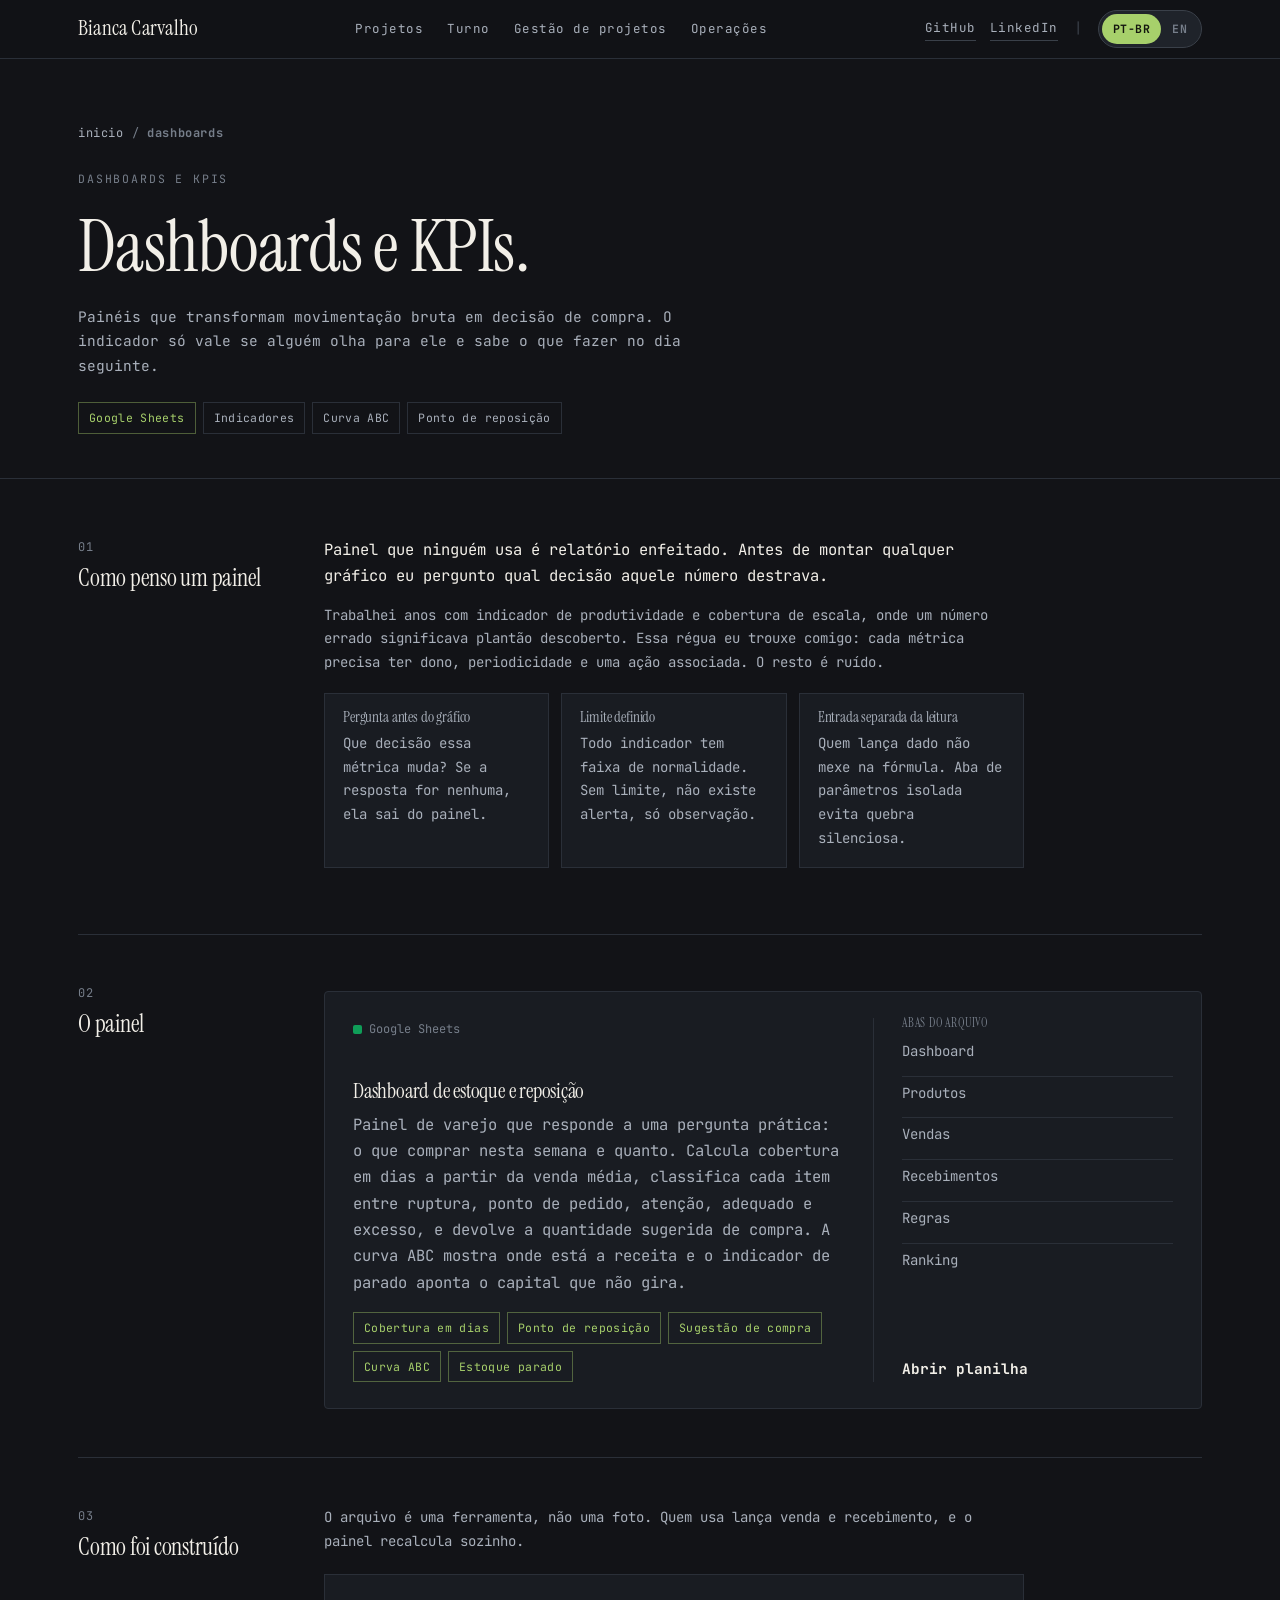
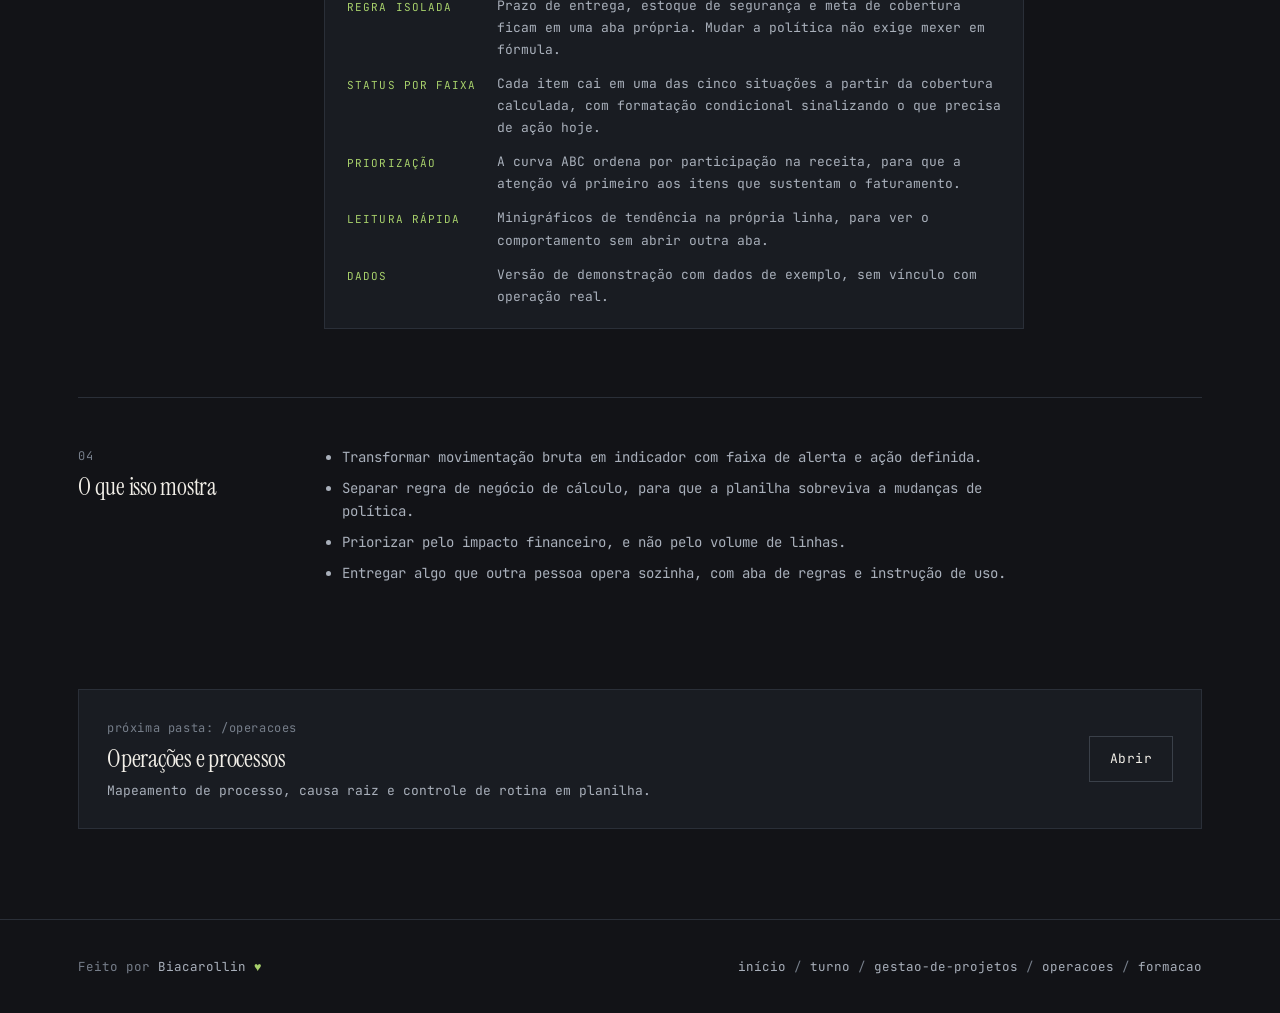
==== commit df10a83a: "Topo claro, seletor PT-BR e EN deslizante, frase de destaque e capitalizacao Co-Authored-By: Claude " ====
--- a/dashboards/index.html
+++ b/dashboards/index.html
@@ -50,21 +50,22 @@
 
 <header class="nav" id="nav">
   <div class="wrap nav-in">
-    <a class="brand" href="../">bianca carvalho</a>
+    <a class="brand" href="../">Bianca Carvalho</a>
     <nav class="nav-links" aria-label="Pastas">
-      <a href="../#projetos" data-i18n="nav.all">projetos</a>
-      <a href="../turno/" data-i18n="nav.turno">turno</a>
-      <a href="../gestao-de-projetos/" data-i18n="nav.pm">gestão de projetos</a>
-      <a href="../operacoes/" data-i18n="nav.op">operações</a>
+      <a href="../#projetos" data-i18n="nav.all">Projetos</a>
+      <a href="../turno/" data-i18n="nav.turno">Turno</a>
+      <a href="../gestao-de-projetos/" data-i18n="nav.pm">Gestão de projetos</a>
+      <a href="../operacoes/" data-i18n="nav.op">Operações</a>
     </nav>
     <div class="nav-right">
       <div class="nav-ext">
-        <a href="https://github.com/biacarollin" target="_blank" rel="noopener">github</a>
-        <a href="https://www.linkedin.com/in/biancacarvalhox" target="_blank" rel="noopener">linkedin</a>
+        <a href="https://github.com/biacarollin" target="_blank" rel="noopener">GitHub</a>
+        <a href="https://www.linkedin.com/in/biancacarvalhox" target="_blank" rel="noopener">LinkedIn</a>
       </div>
       <span class="nav-sep">|</span>
       <div class="lang" role="group" aria-label="Idioma">
-        <button type="button" data-lang="pt" class="active" onclick="setLang('pt')">PT</button>
+        <span class="knob" aria-hidden="true"></span>
+        <button type="button" data-lang="pt" class="active" onclick="setLang('pt')">PT-BR</button>
         <button type="button" data-lang="en" onclick="setLang('en')">EN</button>
       </div>
       <button class="nav-toggle" type="button" aria-label="Abrir menu" aria-expanded="false" onclick="toggleNav()">
@@ -79,7 +80,7 @@
     <div class="wrap">
       <div class="crumbs"><a href="../">inicio</a><span>/</span><b>dashboards</b></div>
       <span class="eyebrow" data-i18n="h.eyebrow">Dashboards e KPIs</span>
-      <h1 data-i18n="h.h1">dashboards e kpis.</h1>
+      <h1 data-i18n="h.h1">Dashboards e KPIs.</h1>
       <p class="lead" data-i18n="h.lead">Painéis que transformam movimentação bruta em decisão de compra. O indicador só vale se alguém olha para ele e sabe o que fazer no dia seguinte.</p>
       <div class="tags" data-i18n="h.tags">
         <span class="tag green">Google Sheets</span>
@@ -194,13 +195,13 @@
   var TITLES = { pt: 'Dashboards e KPIs | Bianca Carvalho', en: 'Dashboards and KPIs | Bianca Carvalho' };
   var EN = {
     'skip': 'Skip to content',
-    'nav.all': 'projects',
-    'nav.turno': 'turno',
-    'nav.pm': 'project management',
-    'nav.op': 'operations',
-    'nav.dash': 'dashboards',
+    'nav.all': 'Projects',
+    'nav.turno': 'Turno',
+    'nav.pm': 'Project management',
+    'nav.op': 'Operations',
+    'nav.dash': 'Dashboards',
     'h.eyebrow': 'Dashboards and KPIs',
-    'h.h1': 'dashboards and kpis.',
+    'h.h1': 'Dashboards and KPIs.',
     'h.lead': 'Dashboards that turn raw movement into a buying decision. An indicator is only worth keeping if someone looks at it and knows what to do the next day.',
     'h.tags': '<span class="tag green">Google Sheets</span><span class="tag">Indicators</span><span class="tag">ABC analysis</span><span class="tag">Reorder point</span>',
     's1.h2': 'How I think about a dashboard',
--- a/assets/css/style.css
+++ b/assets/css/style.css
@@ -249,3 +249,76 @@
   .kv dd { margin-bottom: 12px; }
   .wrap { padding-left: 20px; padding-right: 20px; }
 }
+
+/* ---------- Topo claro e variação de fundo por seção ---------- */
+:root {
+  --cream: #f7f1e5;
+  --cream-2: #efe7d6;
+  --cream-line: #ddd2bc;
+  --cream-ink: #1a1a17;
+  --cream-ink-2: #5c5a50;
+  --cream-ink-3: #86826f;
+  --green-ink: #4e7322;
+}
+
+/* Navegação clara */
+.nav.light { background: rgba(247, 241, 229, 0.94); border-bottom-color: var(--cream-line); }
+.nav.light .brand { color: var(--cream-ink); }
+.nav.light .brand:hover { color: var(--green-ink); }
+.nav.light .nav-links a { color: var(--cream-ink-2); }
+.nav.light .nav-links a:hover { color: var(--green-ink); }
+.nav.light .nav-ext a { color: var(--cream-ink-2); border-bottom-color: var(--cream-line); }
+.nav.light .nav-ext a:hover { color: var(--green-ink); border-bottom-color: var(--green-ink); }
+.nav.light .nav-sep { color: var(--cream-line); }
+.nav.light .nav-toggle { border-color: var(--cream-line); color: var(--cream-ink); }
+@media (max-width: 760px) {
+  .nav.light .nav-links { background: var(--cream); border-bottom-color: var(--cream-line); }
+  .nav.light .nav-links a { border-bottom-color: var(--cream-line); }
+}
+
+/* Interruptor de idioma */
+.lang {
+  position: relative; display: inline-flex; align-items: center; gap: 0;
+  padding: 3px; border-radius: 999px; background: var(--surface-2); border: 1px solid var(--line-2);
+}
+.lang button {
+  position: relative; z-index: 1; border: 0; background: transparent; cursor: pointer;
+  font: inherit; font-size: 11.5px; font-weight: 700; letter-spacing: 0.04em;
+  color: var(--ink-3); padding: 5px 11px; border-radius: 999px; transition: color 0.18s;
+}
+.lang button.active { color: #14160f; }
+.lang button:not(.active):hover { color: var(--ink); }
+.lang .knob {
+  position: absolute; top: 3px; bottom: 3px; left: 3px;
+  border-radius: 999px; background: var(--green);
+  transition: transform 0.22s ease, width 0.22s ease;
+}
+.nav.light .lang { background: var(--cream-2); border-color: var(--cream-line); }
+.nav.light .lang button { color: var(--cream-ink-3); }
+.nav.light .lang button.active { color: #14160f; }
+.nav.light .lang button:not(.active):hover { color: var(--cream-ink); }
+
+/* Faixa clara do topo da página inicial */
+.band-light { background: var(--cream); color: var(--cream-ink); }
+.band-light .eyebrow { color: var(--cream-ink-3); }
+.band-light h1 { color: var(--cream-ink); }
+.band-light h1 em { color: var(--green-ink); }
+.band-light .desc { color: var(--cream-ink-2); }
+.band-light .link-u { color: var(--cream-ink); border-bottom-color: var(--cream-line); }
+.band-light .link-u:hover { color: var(--green-ink); border-bottom-color: var(--green-ink); }
+.band-light .link-u .ar { color: var(--green-ink); }
+.band-light .hero-meta { color: var(--cream-ink-3); }
+.band-light .portrait figcaption { color: var(--cream-ink-3); }
+.band-light .strip { border-color: var(--cream-line); color: var(--cream-ink-3); }
+.band-light .tagline {
+  display: inline-block; margin-top: 22px; padding: 9px 16px;
+  border: 1px solid var(--cream-line); border-radius: 999px;
+  font-size: 12.5px; letter-spacing: 0.04em; color: var(--green-ink); background: rgba(167, 208, 107, 0.16);
+}
+
+/* Fundos alternados nas seções escuras */
+.section.tone-a { background: var(--bg); }
+.section.tone-b { background: #171a20; }
+.section.tone-c { background: #13161c; }
+.section.tone-b, .section.tone-c { border-top-color: transparent; }
+.footer.tone-d { background: #0e0f13; }
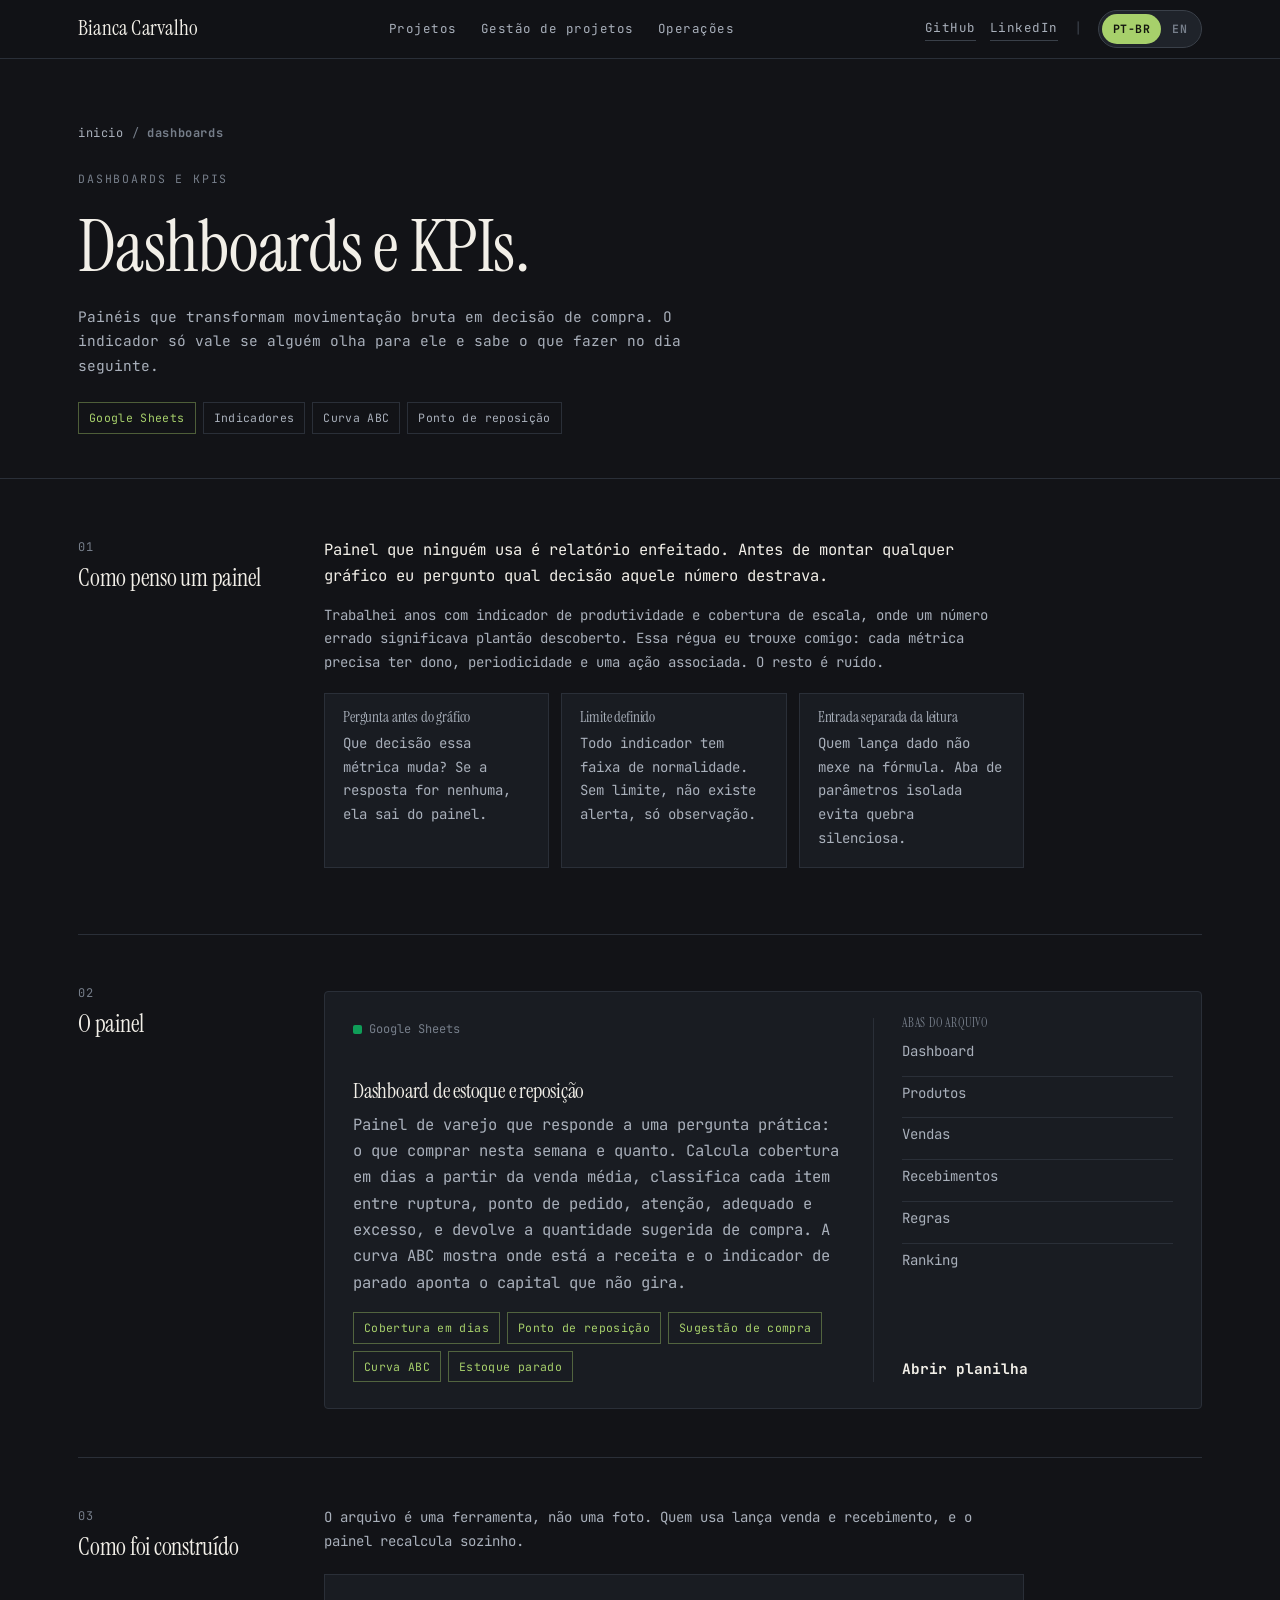
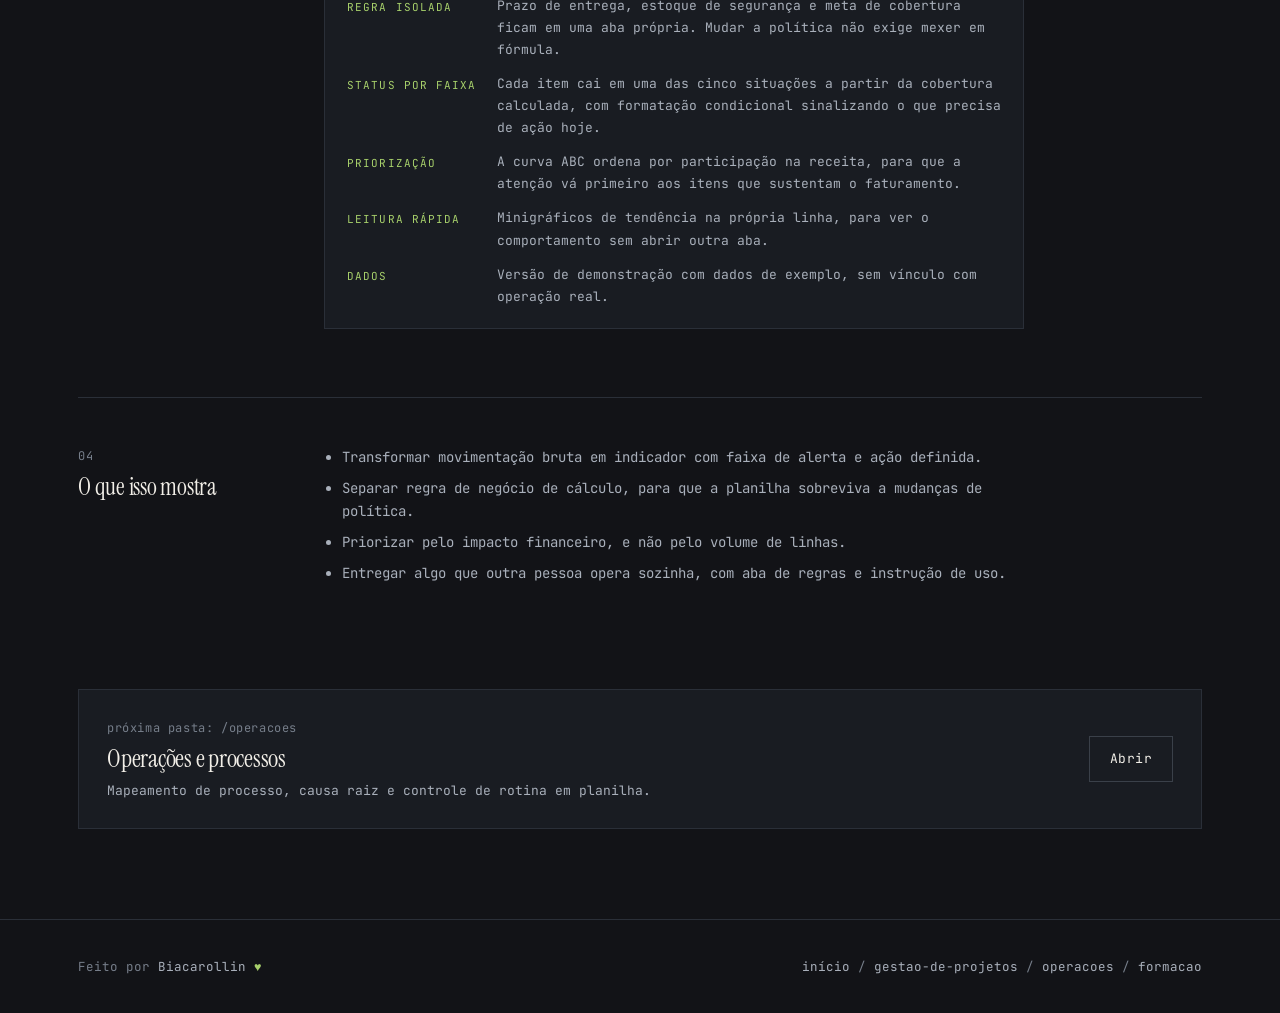
==== commit 0231bd43: "Unifica o Turno na pagina de gestao de projetos - a pasta /turno vira redirecionamento para a secao " ====
--- a/dashboards/index.html
+++ b/dashboards/index.html
@@ -53,7 +53,6 @@
     <a class="brand" href="../">Bianca Carvalho</a>
     <nav class="nav-links" aria-label="Pastas">
       <a href="../#projetos" data-i18n="nav.all">Projetos</a>
-      <a href="../turno/" data-i18n="nav.turno">Turno</a>
       <a href="../gestao-de-projetos/" data-i18n="nav.pm">Gestão de projetos</a>
       <a href="../operacoes/" data-i18n="nav.op">Operações</a>
     </nav>
@@ -187,7 +186,7 @@
 <footer class="footer">
   <div class="wrap footer-in">
     <span><span data-i18n="ft.made">Feito por</span> <a href="https://github.com/biacarollin" target="_blank" rel="noopener">Biacarollin</a> <span class="heart">♥</span></span>
-    <span><a href="../" data-i18n="ft.home">início</a> / <a href="../turno/">turno</a> / <a href="../gestao-de-projetos/">gestao-de-projetos</a> / <a href="../operacoes/">operacoes</a> / <a href="../formacao/">formacao</a></span>
+    <span><a href="../" data-i18n="ft.home">início</a> / <a href="../gestao-de-projetos/">gestao-de-projetos</a> / <a href="../operacoes/">operacoes</a> / <a href="../formacao/">formacao</a></span>
   </div>
 </footer>
 
@@ -196,7 +195,6 @@
   var EN = {
     'skip': 'Skip to content',
     'nav.all': 'Projects',
-    'nav.turno': 'Turno',
     'nav.pm': 'Project management',
     'nav.op': 'Operations',
     'nav.dash': 'Dashboards',
--- a/assets/css/style.css
+++ b/assets/css/style.css
@@ -256,8 +256,8 @@
   --cream-2: #efe7d6;
   --cream-line: #ddd2bc;
   --cream-ink: #1a1a17;
-  --cream-ink-2: #5c5a50;
-  --cream-ink-3: #86826f;
+  --cream-ink-2: #3a382f;
+  --cream-ink-3: #6b6757;
   --green-ink: #4e7322;
 }
 
